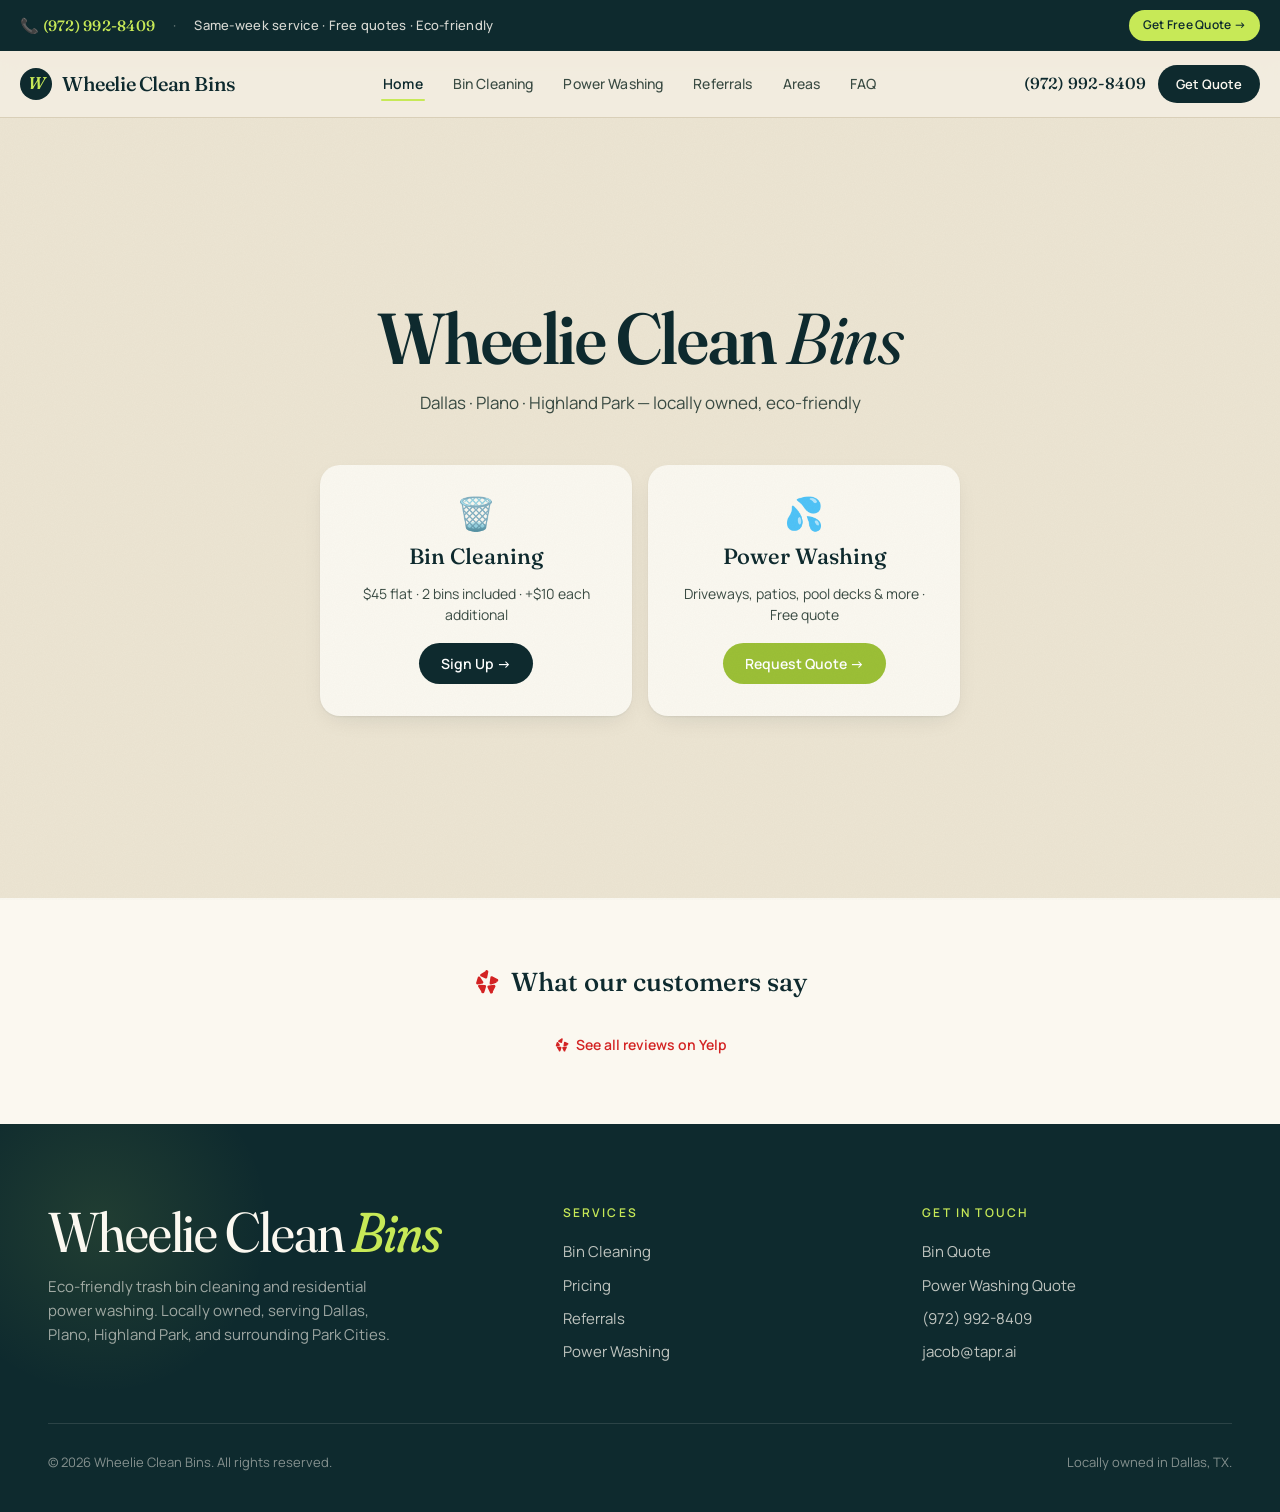
==== index.html @ 0f1e0015 "Simplify home page to two CTAs + live Yelp reviews via GitHub Action https://claude.ai/code/session_" ====
<!DOCTYPE html>
<html lang="en">
<head>
<meta charset="UTF-8">
<meta name="viewport" content="width=device-width, initial-scale=1.0">

<title>Wheelie Clean Bins — Trash Bin Cleaning & Power Washing in Dallas, TX</title>
<meta name="description" content="Trash bin cleaning and residential power washing in Dallas, Plano & Highland Park. Hot-water deep clean, eco-friendly, locally owned. Starting at $45. Call (972) 992-8409.">
<meta name="robots" content="index, follow, max-image-preview:large">
<link rel="canonical" href="https://jacobschildcrout.github.io/SqueakyCleanBins/">

<meta property="og:type" content="website">
<meta property="og:url" content="https://jacobschildcrout.github.io/SqueakyCleanBins/">
<meta property="og:title" content="Wheelie Clean Bins — Dallas Trash Bin Cleaning & Power Washing">
<meta property="og:description" content="Hot-water deep clean. Eco-friendly. Locally owned. Starting at $45 in Dallas, Plano & Highland Park.">
<meta property="og:image" content="https://jacobschildcrout.github.io/SqueakyCleanBins/work-07.jpg">
<meta property="og:site_name" content="Wheelie Clean Bins">

<meta name="geo.region" content="US-TX">
<meta name="geo.placename" content="Dallas, Texas">
<meta name="theme-color" content="#0E2A2E">

<script type="application/ld+json">
{
  "@context": "https://schema.org",
  "@type": "LocalBusiness",
  "@id": "https://jacobschildcrout.github.io/SqueakyCleanBins/#business",
  "name": "Wheelie Clean Bins",
  "url": "https://jacobschildcrout.github.io/SqueakyCleanBins/",
  "telephone": "+19729928409",
  "address": {"@type": "PostalAddress", "addressLocality": "Dallas", "addressRegion": "TX", "addressCountry": "US"}
}
</script>

<link rel="preconnect" href="https://fonts.googleapis.com">
<link rel="preconnect" href="https://fonts.gstatic.com" crossorigin>
<link href="https://fonts.googleapis.com/css2?family=Fraunces:ital,opsz,wght,SOFT@0,9..144,300..700,0..100;1,9..144,300..700,0..100&family=Manrope:wght@300;400;500;600;700&display=swap" rel="stylesheet">
<link rel="stylesheet" href="styles.css">

<style>
  .home-hero {
    min-height: calc(100vh - 120px);
    display: flex;
    align-items: center;
    justify-content: center;
    text-align: center;
    padding: 60px 24px;
    background: var(--bg-warm);
  }
  .home-hero-inner {
    max-width: 640px;
    width: 100%;
  }
  .home-brand {
    font-family: 'Fraunces', serif;
    font-size: clamp(40px, 8vw, 72px);
    font-weight: 600;
    color: var(--teal);
    line-height: 1.1;
    margin: 0 0 12px;
  }
  .home-brand span {
    font-style: italic;
    font-weight: 400;
  }
  .home-sub {
    font-size: 17px;
    color: var(--ink-soft);
    margin: 0 0 48px;
  }
  .home-ctas {
    display: grid;
    grid-template-columns: 1fr 1fr;
    gap: 16px;
  }
  @media (max-width: 540px) {
    .home-ctas { grid-template-columns: 1fr; }
  }
  .home-cta-card {
    background: var(--white);
    border-radius: 20px;
    padding: 32px 24px;
    box-shadow: var(--shadow);
    display: flex;
    flex-direction: column;
    align-items: center;
    gap: 10px;
    text-decoration: none;
    transition: transform .2s ease, box-shadow .2s ease;
  }
  .home-cta-card:hover {
    transform: translateY(-4px);
    box-shadow: 0 24px 48px -12px rgba(20,36,30,0.2);
  }
  .home-cta-icon {
    font-size: 32px;
    line-height: 1;
  }
  .home-cta-label {
    font-family: 'Fraunces', serif;
    font-size: 22px;
    font-weight: 500;
    color: var(--teal);
    text-align: center;
  }
  .home-cta-desc {
    font-size: 14px;
    color: var(--ink-soft);
    text-align: center;
    line-height: 1.5;
  }
  .home-cta-btn {
    margin-top: 8px;
    background: var(--teal);
    color: #fff;
    border-radius: 100px;
    padding: 10px 22px;
    font-size: 14px;
    font-weight: 600;
    white-space: nowrap;
  }
  .home-cta-card:nth-child(2) .home-cta-btn {
    background: var(--accent-deep);
  }

  /* Yelp section */
  .yelp-section {
    padding: 64px 24px;
    background: var(--white);
  }
  .yelp-section .container {
    max-width: 760px;
    margin: 0 auto;
    text-align: center;
  }
  .yelp-header {
    display: flex;
    align-items: center;
    justify-content: center;
    gap: 10px;
    margin-bottom: 8px;
  }
  .yelp-logo {
    width: 28px;
    height: 28px;
  }
  .yelp-title {
    font-family: 'Fraunces', serif;
    font-size: 26px;
    font-weight: 500;
    color: var(--teal);
  }
  .yelp-rating-row {
    display: flex;
    align-items: center;
    justify-content: center;
    gap: 10px;
    margin: 12px 0 32px;
  }
  .yelp-stars {
    display: flex;
    gap: 3px;
  }
  .yelp-stars svg {
    width: 22px;
    height: 22px;
  }
  .yelp-score {
    font-family: 'Fraunces', serif;
    font-size: 28px;
    font-weight: 600;
    color: var(--teal);
  }
  .yelp-count {
    font-size: 14px;
    color: var(--ink-soft);
  }
  .yelp-reviews-grid {
    display: grid;
    grid-template-columns: repeat(auto-fit, minmax(220px, 1fr));
    gap: 16px;
    margin-bottom: 24px;
  }
  .yelp-review-card {
    background: var(--bg-warm);
    border-radius: 16px;
    padding: 20px;
    text-align: left;
  }
  .yelp-review-stars {
    display: flex;
    gap: 2px;
    margin-bottom: 10px;
  }
  .yelp-review-stars svg {
    width: 16px;
    height: 16px;
  }
  .yelp-review-text {
    font-size: 14px;
    color: var(--ink-soft);
    line-height: 1.6;
    margin: 0 0 10px;
  }
  .yelp-review-user {
    font-size: 13px;
    font-weight: 600;
    color: var(--teal);
  }
  .yelp-link {
    display: inline-flex;
    align-items: center;
    gap: 6px;
    font-size: 14px;
    font-weight: 600;
    color: #d32323;
    text-decoration: none;
  }
  .yelp-link:hover { text-decoration: underline; }
  #yelp-loading { color: var(--ink-soft); font-size: 14px; }
</style>
</head>
<body>
<a id="top"></a>

<!-- TOP ALERT BAR -->
<div class="top-bar">
  <div class="container top-bar-inner">
    <div class="top-bar-info">
      <a href="tel:+19729928409" class="top-bar-phone">📞 (972) 992-8409</a>
      <span class="top-bar-sep">·</span>
      <span class="top-bar-tag">Same-week service · Free quotes · Eco-friendly</span>
    </div>
    <a href="quote-bins.html" class="top-bar-cta">Get Free Quote →</a>
  </div>
</div>

<!-- NAV -->
<nav class="nav">
  <div class="container nav-inner">
    <a href="index.html" class="brand">
      <span class="brand-mark">W</span>
      Wheelie Clean Bins
    </a>
    <ul class="nav-links">
      <li><a href="index.html" class="active">Home</a></li>
      <li><a href="bins.html">Bin Cleaning</a></li>
      <li><a href="power-washing.html">Power Washing</a></li>
      <li><a href="bins.html#referral">Referrals</a></li>
      <li><a href="index.html#areas">Areas</a></li>
      <li><a href="index.html#faq">FAQ</a></li>
    </ul>
    <div class="nav-right">
      <a href="tel:+19729928409" class="nav-phone">(972) 992-8409</a>
      <a href="quote-bins.html" class="nav-cta">Get Quote</a>
      <button class="nav-toggle" id="navToggle" aria-label="Open menu"><span></span></button>
    </div>
  </div>
  <div class="mobile-menu" id="mobileMenu">
    <ul>
      <li><a href="index.html">Home</a></li>
      <li><a href="bins.html">Bin Cleaning</a></li>
      <li><a href="power-washing.html">Power Washing</a></li>
      <li><a href="bins.html#referral">Referrals</a></li>
      <li><a href="index.html#areas">Areas We Serve</a></li>
      <li><a href="index.html#faq">FAQ</a></li>
    </ul>
    <div class="mobile-actions">
      <a href="tel:+19729928409" class="mobile-phone">📞 (972) 992-8409</a>
      <a href="quote-bins.html" class="mobile-book">Get a Free Quote →</a>
    </div>
  </div>
</nav>

<!-- HERO -->
<section class="home-hero">
  <div class="home-hero-inner">
    <h1 class="home-brand">Wheelie Clean <span>Bins</span></h1>
    <p class="home-sub">Dallas · Plano · Highland Park — locally owned, eco-friendly</p>
    <div class="home-ctas">
      <a href="quote-bins.html" class="home-cta-card">
        <div class="home-cta-icon">🗑️</div>
        <div class="home-cta-label">Bin Cleaning</div>
        <div class="home-cta-desc">$45 flat · 2 bins included · +$10 each additional</div>
        <span class="home-cta-btn">Sign Up →</span>
      </a>
      <a href="quote-power-washing.html" class="home-cta-card">
        <div class="home-cta-icon">💦</div>
        <div class="home-cta-label">Power Washing</div>
        <div class="home-cta-desc">Driveways, patios, pool decks & more · Free quote</div>
        <span class="home-cta-btn">Request Quote →</span>
      </a>
    </div>
  </div>
</section>

<!-- YELP REVIEWS -->
<section class="yelp-section" id="reviews">
  <div class="container">
    <div class="yelp-header">
      <svg class="yelp-logo" viewBox="0 0 24 24" fill="#d32323" xmlns="http://www.w3.org/2000/svg">
        <path d="M20.16 12.73l-4.46 1.33a1.18 1.18 0 0 1-1.48-1.27l.67-4.6A1.18 1.18 0 0 1 16.4 7.1l4.13 2.02a1.18 1.18 0 0 1-.37 2.61zM9.8 20.53l1.38-4.45a1.18 1.18 0 0 0-1.03-1.53l-4.63-.28a1.18 1.18 0 0 0-1.03 1.8l2.5 3.87a1.18 1.18 0 0 0 2.81.59zM8.4 13.2l-4.55.9A1.18 1.18 0 0 1 2.7 12.7l1.3-4.44a1.18 1.18 0 0 1 2.2-.28l2.56 3.73a1.18 1.18 0 0 1-.36 1.49zM13.1 3.5l-.9 4.55a1.18 1.18 0 0 1-1.49.9L7 7.37A1.18 1.18 0 0 1 6.7 5.2l3.87-2.5A1.18 1.18 0 0 1 13.1 3.5zM14.5 20.9l-2.02-4.14a1.18 1.18 0 0 1 .9-1.67l4.6-.67a1.18 1.18 0 0 1 1.19 1.65l-2.07 4.12a1.18 1.18 0 0 1-2.6.71z"/>
      </svg>
      <span class="yelp-title">What our customers say</span>
    </div>

    <div id="yelp-loading">Loading reviews…</div>

    <div id="yelp-rating-row" class="yelp-rating-row" style="display:none;">
      <div class="yelp-stars" id="yelp-stars"></div>
      <span class="yelp-score" id="yelp-score"></span>
      <span class="yelp-count" id="yelp-count"></span>
    </div>

    <div class="yelp-reviews-grid" id="yelp-reviews-grid"></div>

    <a href="https://www.yelp.com/biz/squeaky-clean-powerwashing-dallas" target="_blank" rel="noopener" class="yelp-link">
      <svg width="16" height="16" viewBox="0 0 24 24" fill="#d32323"><path d="M20.16 12.73l-4.46 1.33a1.18 1.18 0 0 1-1.48-1.27l.67-4.6A1.18 1.18 0 0 1 16.4 7.1l4.13 2.02a1.18 1.18 0 0 1-.37 2.61zM9.8 20.53l1.38-4.45a1.18 1.18 0 0 0-1.03-1.53l-4.63-.28a1.18 1.18 0 0 0-1.03 1.8l2.5 3.87a1.18 1.18 0 0 0 2.81.59zM8.4 13.2l-4.55.9A1.18 1.18 0 0 1 2.7 12.7l1.3-4.44a1.18 1.18 0 0 1 2.2-.28l2.56 3.73a1.18 1.18 0 0 1-.36 1.49zM13.1 3.5l-.9 4.55a1.18 1.18 0 0 1-1.49.9L7 7.37A1.18 1.18 0 0 1 6.7 5.2l3.87-2.5A1.18 1.18 0 0 1 13.1 3.5zM14.5 20.9l-2.02-4.14a1.18 1.18 0 0 1 .9-1.67l4.6-.67a1.18 1.18 0 0 1 1.19 1.65l-2.07 4.12a1.18 1.18 0 0 1-2.6.71z"/></svg>
      See all reviews on Yelp
    </a>
  </div>
</section>

<!-- FOOTER -->
<footer class="footer" id="contact">
  <div class="container">
    <div class="footer-grid">
      <div>
        <h2 class="footer-brand">Wheelie Clean <span class="italic">Bins</span></h2>
        <p class="footer-tag">Eco-friendly trash bin cleaning and residential power washing. Locally owned, serving Dallas, Plano, Highland Park, and surrounding Park Cities.</p>
      </div>
      <div class="footer-col">
        <h5>Services</h5>
        <a href="bins.html">Bin Cleaning</a>
        <a href="bins.html#pricing">Pricing</a>
        <a href="bins.html#referral">Referrals</a>
        <a href="power-washing.html">Power Washing</a>
      </div>
      <div class="footer-col">
        <h5>Get in touch</h5>
        <a href="quote-bins.html">Bin Quote</a>
        <a href="quote-power-washing.html">Power Washing Quote</a>
        <a href="tel:+19729928409">(972) 992-8409</a>
        <a href="mailto:jacob@tapr.ai">jacob@tapr.ai</a>
      </div>
    </div>
    <div class="footer-bottom">
      <span>© 2026 Wheelie Clean Bins. All rights reserved.</span>
      <span>Locally owned in Dallas, TX.</span>
    </div>
  </div>
</footer>

<script src="scripts.js"></script>
<script>
  function renderStars(rating, container) {
    container.innerHTML = '';
    for (let i = 1; i <= 5; i++) {
      const svg = document.createElementNS('http://www.w3.org/2000/svg', 'svg');
      svg.setAttribute('viewBox', '0 0 24 24');
      const filled = i <= Math.round(rating);
      svg.setAttribute('fill', filled ? '#f5a623' : 'none');
      svg.setAttribute('stroke', '#f5a623');
      svg.setAttribute('stroke-width', '1.5');
      const star = document.createElementNS('http://www.w3.org/2000/svg', 'polygon');
      star.setAttribute('points', '12 2 15.09 8.26 22 9.27 17 14.14 18.18 21.02 12 17.77 5.82 21.02 7 14.14 2 9.27 8.91 8.26 12 2');
      svg.appendChild(star);
      container.appendChild(svg);
    }
  }

  fetch('yelp-data.json')
    .then(r => r.json())
    .then(data => {
      document.getElementById('yelp-loading').style.display = 'none';

      const ratingRow = document.getElementById('yelp-rating-row');
      ratingRow.style.display = 'flex';
      renderStars(data.rating, document.getElementById('yelp-stars'));
      document.getElementById('yelp-score').textContent = data.rating.toFixed(1);
      document.getElementById('yelp-count').textContent = `(${data.review_count} reviews)`;

      const grid = document.getElementById('yelp-reviews-grid');
      (data.reviews || []).forEach(r => {
        const card = document.createElement('div');
        card.className = 'yelp-review-card';
        const stars = document.createElement('div');
        stars.className = 'yelp-review-stars';
        renderStars(r.rating, stars);
        const text = document.createElement('p');
        text.className = 'yelp-review-text';
        text.textContent = r.text;
        const user = document.createElement('div');
        user.className = 'yelp-review-user';
        user.textContent = '— ' + r.user;
        card.appendChild(stars);
        card.appendChild(text);
        card.appendChild(user);
        grid.appendChild(card);
      });
    })
    .catch(() => {
      document.getElementById('yelp-loading').textContent = '';
    });
</script>
</body>
</html>
---- styles.css ----
:root {
    --bg: #F2ECDF;
    --bg-warm: #EDE5D3;
    --ink: #14241E;
    --ink-soft: #3A4B43;
    --muted: #6B7A72;
    --line: #D9CFB8;
    --teal: #0E2A2E;
    --teal-soft: #1B403F;
    --accent: #C7E957;
    --accent-deep: #9CC036;
    --white: #FBF8F0;
    --shadow: 0 1px 2px rgba(20,36,30,.06), 0 8px 24px -8px rgba(20,36,30,.12);
    --radius: 14px;
  }

  * { box-sizing: border-box; }
  html { scroll-behavior: smooth; }
  body {
    margin: 0;
    background: var(--bg);
    color: var(--ink);
    font-family: 'Manrope', system-ui, sans-serif;
    font-size: 16px;
    line-height: 1.55;
    -webkit-font-smoothing: antialiased;
    overflow-x: hidden;
  }

  /* Subtle paper grain overlay */
  body::before {
    content: '';
    position: fixed; inset: 0;
    background-image: url("data:image/svg+xml;utf8,<svg xmlns='http://www.w3.org/2000/svg' width='200' height='200'><filter id='n'><feTurbulence type='fractalNoise' baseFrequency='0.9' numOctaves='2' stitchTiles='stitch'/><feColorMatrix values='0 0 0 0 0.05 0 0 0 0 0.14 0 0 0 0 0.12 0 0 0 0.5 0'/></filter><rect width='100%' height='100%' filter='url(%23n)' opacity='0.06'/></svg>");
    pointer-events: none;
    z-index: 1;
    mix-blend-mode: multiply;
  }

  h1, h2, h3, .serif {
    font-family: 'Fraunces', Georgia, serif;
    font-variation-settings: 'opsz' 144, 'SOFT' 30;
    font-weight: 400;
    letter-spacing: -0.02em;
    line-height: 1;
  }
  .italic { font-style: italic; font-variation-settings: 'opsz' 144, 'SOFT' 100; }

  .container {
    max-width: 1240px;
    margin: 0 auto;
    padding: 0 28px;
    position: relative;
    z-index: 2;
  }

  /* ============ NAV ============ */
  .nav {
    position: sticky; top: 0; z-index: 50;
    background: rgba(242, 236, 223, 0.92);
    backdrop-filter: blur(14px);
    -webkit-backdrop-filter: blur(14px);
    border-bottom: 1px solid var(--line);
  }
  .nav-inner {
    display: flex; align-items: center; justify-content: space-between;
    padding: 14px 0;
    gap: 20px;
    min-height: 64px;
  }
  .brand {
    font-family: 'Fraunces', serif;
    font-size: 20px;
    font-weight: 500;
    letter-spacing: -0.02em;
    color: var(--teal);
    text-decoration: none;
    display: flex; align-items: center; gap: 10px;
    white-space: nowrap;
    flex-shrink: 0;
  }
  .brand-mark {
    width: 32px; height: 32px;
    background: var(--teal);
    color: var(--accent);
    border-radius: 50%;
    display: grid; place-items: center;
    font-family: 'Fraunces', serif;
    font-style: italic;
    font-size: 17px;
    font-weight: 600;
    flex-shrink: 0;
  }
  .nav-links {
    display: flex; gap: 26px;
    list-style: none; margin: 0; padding: 0;
    flex: 1;
    justify-content: center;
    min-width: 0;
  }
  .nav-links a {
    color: var(--ink-soft);
    text-decoration: none;
    font-size: 14px;
    font-weight: 500;
    letter-spacing: 0.01em;
    transition: color .2s;
    padding: 6px 2px;
    position: relative;
    white-space: nowrap;
  }
  .nav-links a:hover { color: var(--teal); }
  .nav-links a.active {
    color: var(--teal);
    font-weight: 600;
  }
  .nav-links a.active::after {
    content: '';
    position: absolute;
    bottom: -2px; left: 0; right: 0;
    height: 2px;
    background: var(--accent);
    border-radius: 2px;
  }
  .nav-right {
    display: flex; align-items: center; gap: 12px;
    flex-shrink: 0;
  }
  .nav-phone {
    font-family: 'Fraunces', serif;
    font-size: 16px;
    font-weight: 500;
    color: var(--teal);
    text-decoration: none;
    white-space: nowrap;
    transition: color .2s;
  }
  .nav-phone:hover { color: var(--accent-deep); }
  .nav-cta {
    background: var(--teal);
    color: var(--white);
    padding: 9px 18px;
    border-radius: 999px;
    font-size: 13px;
    font-weight: 600;
    text-decoration: none;
    transition: transform .2s, background .2s;
    white-space: nowrap;
  }
  .nav-cta:hover { background: var(--teal-soft); transform: translateY(-1px); }

  /* Hamburger button (mobile/tablet) */
  .nav-toggle {
    display: none;
    background: none;
    border: 1.5px solid var(--line);
    width: 42px; height: 42px;
    border-radius: 10px;
    cursor: pointer;
    align-items: center; justify-content: center;
    padding: 0;
    transition: background .2s;
    flex-shrink: 0;
  }
  .nav-toggle:hover { background: var(--bg-warm); }
  .nav-toggle span {
    display: block;
    width: 20px; height: 2px;
    background: var(--teal);
    border-radius: 2px;
    transition: all .25s ease;
    position: relative;
  }
  .nav-toggle span::before,
  .nav-toggle span::after {
    content: ''; position: absolute;
    width: 20px; height: 2px;
    background: var(--teal);
    border-radius: 2px;
    transition: all .25s ease;
    left: 0;
  }
  .nav-toggle span::before { top: -7px; }
  .nav-toggle span::after { top: 7px; }
  .nav-toggle.open span { background: transparent; }
  .nav-toggle.open span::before { top: 0; transform: rotate(45deg); }
  .nav-toggle.open span::after { top: 0; transform: rotate(-45deg); }

  /* Mobile dropdown — positioned relative to nav, not fixed pixel offset */
  .mobile-menu {
    position: absolute;
    top: 100%; left: 0; right: 0;
    background: var(--bg);
    border-bottom: 1px solid var(--line);
    box-shadow: 0 20px 40px -10px rgba(20,36,30,0.15);
    transform: translateY(-130%);
    transition: transform .35s cubic-bezier(.4,0,.2,1);
    z-index: 49;
    padding: 20px 0 28px;
    pointer-events: none;
    opacity: 0;
    visibility: hidden;
  }
  .mobile-menu.open {
    transform: translateY(0);
    pointer-events: auto;
    opacity: 1;
    visibility: visible;
  }
  .mobile-menu ul {
    list-style: none; padding: 0; margin: 0 0 16px;
    display: flex; flex-direction: column;
    max-width: 1240px;
    margin-left: auto;
    margin-right: auto;
  }
  .mobile-menu li {
    border-bottom: 1px solid var(--line);
  }
  .mobile-menu li:last-child { border-bottom: 0; }
  .mobile-menu a {
    display: block;
    padding: 16px 28px;
    color: var(--teal);
    text-decoration: none;
    font-family: 'Fraunces', serif;
    font-size: 22px;
    font-weight: 500;
  }
  .mobile-menu a:hover { background: var(--bg-warm); }
  .mobile-menu .mobile-actions {
    padding: 16px 28px 0;
    display: flex; flex-direction: column;
    gap: 12px;
    max-width: 1240px;
    margin: 0 auto;
  }
  .mobile-menu .mobile-phone {
    font-family: 'Fraunces', serif;
    font-size: 22px;
    color: var(--teal);
    text-decoration: none;
    text-align: center;
    padding: 14px;
    border: 1.5px solid var(--teal);
    border-radius: 12px;
    font-weight: 500;
  }
  .mobile-menu .mobile-book {
    background: var(--teal);
    color: var(--white);
    padding: 14px;
    border-radius: 12px;
    text-align: center;
    text-decoration: none;
    font-weight: 600;
  }

  /* Switch to hamburger at 1024px (was 920) — gives the desktop nav more room */
  @media (max-width: 1024px) {
    .nav-links { display: none; }
    .nav-phone { display: none; }
    .nav-toggle { display: flex; }
    .nav-cta { padding: 8px 14px; font-size: 12px; }
  }
  @media (min-width: 1025px) {
    .mobile-menu { display: none; }
  }
  @media (max-width: 420px) {
    .nav-cta { display: none; }
    .brand { font-size: 18px; }
  }

  /* Add scroll padding so sticky nav doesn't hide section tops */
  html { scroll-padding-top: 78px; }

  /* ============ HERO ============ */
  .hero {
    padding: 80px 0 100px;
    position: relative;
  }
  .hero-grid {
    display: grid;
    grid-template-columns: 1.1fr 1fr;
    gap: 60px;
    align-items: center;
  }
  @media (max-width: 900px) {
    .hero { padding: 50px 0 70px; }
    .hero-grid { grid-template-columns: 1fr; gap: 40px; }
  }
  .eyebrow {
    display: inline-flex; align-items: center; gap: 10px;
    font-size: 12px;
    text-transform: uppercase;
    letter-spacing: 0.18em;
    color: var(--ink-soft);
    margin-bottom: 28px;
    font-weight: 600;
  }
  .eyebrow::before {
    content: ''; width: 32px; height: 1px;
    background: var(--ink-soft);
  }
  .hero h1 {
    font-size: clamp(48px, 7vw, 92px);
    margin: 0 0 28px;
    color: var(--teal);
  }
  .hero h1 .italic {
    color: var(--teal-soft);
    display: block;
  }
  .hero p.lead {
    font-size: 18px;
    color: var(--ink-soft);
    max-width: 480px;
    margin: 0 0 36px;
    line-height: 1.6;
  }
  .hero-ctas {
    display: flex; gap: 14px; flex-wrap: wrap;
  }
  .btn {
    display: inline-flex; align-items: center; gap: 10px;
    padding: 16px 26px;
    border-radius: 999px;
    text-decoration: none;
    font-weight: 600;
    font-size: 15px;
    border: none;
    cursor: pointer;
    transition: transform .2s, box-shadow .2s, background .2s;
    font-family: inherit;
  }
  .btn-primary {
    background: var(--teal);
    color: var(--white);
  }
  .btn-primary:hover {
    background: var(--teal-soft);
    transform: translateY(-2px);
    box-shadow: var(--shadow);
  }
  .btn-secondary {
    background: var(--accent);
    color: var(--teal);
  }
  .btn-secondary:hover {
    background: var(--accent-deep);
    transform: translateY(-2px);
    box-shadow: var(--shadow);
  }
  .btn .arrow {
    transition: transform .2s;
  }
  .btn:hover .arrow { transform: translateX(4px); }

  /* Hero image collage */
  .hero-visual {
    position: relative;
    width: 100%;
    aspect-ratio: 4/5;
    max-width: 520px;
    margin-left: auto;
  }
  .hero-img {
    position: absolute;
    border-radius: var(--radius);
    overflow: hidden;
    box-shadow: var(--shadow);
  }
  .hero-img img { width: 100%; height: 100%; object-fit: cover; display: block; }
  .hero-img-1 {
    width: 75%; height: 75%;
    top: 0; left: 0;
  }
  .hero-img-2 {
    width: 50%; height: 50%;
    bottom: 0; right: 0;
    border: 8px solid var(--bg);
  }
  .hero-tag {
    position: absolute;
    top: 50%; left: 60%;
    background: var(--accent);
    color: var(--teal);
    padding: 14px 22px;
    border-radius: 999px;
    font-family: 'Fraunces', serif;
    font-style: italic;
    font-size: 18px;
    font-weight: 500;
    box-shadow: var(--shadow);
    transform: rotate(-4deg);
    z-index: 3;
  }

  /* Trust strip */
  .trust {
    margin-top: 80px;
    padding-top: 32px;
    border-top: 1px solid var(--line);
    display: grid;
    grid-template-columns: repeat(3, 1fr);
    gap: 24px;
  }
  @media (max-width: 720px) { .trust { grid-template-columns: 1fr; } }
  .trust-item {
    display: flex; gap: 14px; align-items: flex-start;
  }
  .trust-num {
    font-family: 'Fraunces', serif;
    font-style: italic;
    font-size: 28px;
    color: var(--accent-deep);
    line-height: 1;
    min-width: 28px;
  }
  .trust-item h4 {
    margin: 0 0 4px;
    font-size: 15px;
    font-weight: 600;
    color: var(--teal);
    font-family: 'Manrope', sans-serif;
  }
  .trust-item p {
    margin: 0;
    font-size: 14px;
    color: var(--muted);
    line-height: 1.5;
  }

  /* ============ SECTION BASE ============ */
  section {
    padding: 100px 0;
    position: relative;
  }
  @media (max-width: 720px) { section { padding: 70px 0; } }

  .section-label {
    display: flex; align-items: center; gap: 14px;
    margin-bottom: 28px;
    font-size: 12px;
    text-transform: uppercase;
    letter-spacing: 0.18em;
    color: var(--ink-soft);
    font-weight: 600;
  }
  .section-label .dot {
    width: 8px; height: 8px;
    background: var(--accent);
    border-radius: 50%;
  }
  .section-title {
    font-size: clamp(40px, 5.5vw, 68px);
    color: var(--teal);
    margin: 0 0 24px;
    max-width: 800px;
  }
  .section-intro {
    font-size: 18px;
    color: var(--ink-soft);
    max-width: 560px;
    line-height: 1.6;
    margin: 0;
  }

  /* ============ BIN CLEANING SECTION ============ */
  .bin-section {
    background: var(--white);
    border-top: 1px solid var(--line);
    border-bottom: 1px solid var(--line);
  }

  .bin-grid {
    display: grid;
    grid-template-columns: 1fr 1fr;
    gap: 60px;
    margin-top: 60px;
    align-items: start;
  }
  @media (max-width: 900px) { .bin-grid { grid-template-columns: 1fr; gap: 40px; } }

  /* Pricing card */
  .price-card {
    background: var(--teal);
    color: var(--white);
    border-radius: 24px;
    padding: 40px;
    position: relative;
    overflow: hidden;
  }
  .price-card::before {
    content: ''; position: absolute;
    top: -40%; right: -20%;
    width: 300px; height: 300px;
    background: radial-gradient(circle, rgba(199,233,87,0.18) 0%, transparent 60%);
    pointer-events: none;
  }
  .price-card-label {
    font-size: 12px;
    text-transform: uppercase;
    letter-spacing: 0.18em;
    color: var(--accent);
    font-weight: 600;
    margin-bottom: 12px;
  }
  .price-card h3 {
    font-size: 36px;
    margin: 0 0 8px;
    color: var(--white);
  }
  .price-card .sub {
    color: rgba(251,248,240,0.7);
    margin: 0 0 32px;
    font-size: 15px;
  }
  .price-rows {
    border-top: 1px solid rgba(251,248,240,0.15);
    border-bottom: 1px solid rgba(251,248,240,0.15);
    padding: 20px 0;
    margin-bottom: 28px;
  }
  .price-row {
    display: flex; justify-content: space-between; align-items: center;
    padding: 8px 0;
    font-size: 15px;
  }
  .price-row .label { color: rgba(251,248,240,0.85); }
  .price-row .val {
    font-family: 'Fraunces', serif;
    font-size: 20px;
    color: var(--accent);
  }

  /* Stepper */
  .calc {
    background: rgba(251,248,240,0.06);
    border-radius: 14px;
    padding: 22px;
  }
  .calc-label {
    font-size: 13px;
    text-transform: uppercase;
    letter-spacing: 0.12em;
    color: rgba(251,248,240,0.7);
    margin-bottom: 14px;
    font-weight: 600;
  }
  .stepper {
    display: flex; align-items: center; justify-content: space-between;
    margin-bottom: 18px;
  }
  .step-btn {
    width: 44px; height: 44px;
    border-radius: 50%;
    border: 1px solid rgba(251,248,240,0.25);
    background: transparent;
    color: var(--white);
    font-size: 22px;
    cursor: pointer;
    transition: all .2s;
    display: grid; place-items: center;
  }
  .step-btn:hover {
    background: var(--accent);
    color: var(--teal);
    border-color: var(--accent);
  }
  .step-btn:disabled { opacity: .35; cursor: not-allowed; }
  .step-btn:disabled:hover { background: transparent; color: var(--white); border-color: rgba(251,248,240,0.25); }
  .step-val {
    font-family: 'Fraunces', serif;
    font-size: 56px;
    line-height: 1;
    color: var(--white);
  }
  .step-val small {
    display: block;
    font-family: 'Manrope', sans-serif;
    font-size: 12px;
    text-transform: uppercase;
    letter-spacing: 0.15em;
    color: rgba(251,248,240,0.6);
    margin-top: 6px;
    font-weight: 500;
  }
  .total-row {
    display: flex; justify-content: space-between; align-items: baseline;
    padding-top: 18px;
    border-top: 1px solid rgba(251,248,240,0.15);
  }
  .total-row .lbl {
    font-size: 14px;
    text-transform: uppercase;
    letter-spacing: 0.12em;
    color: rgba(251,248,240,0.7);
    font-weight: 600;
  }
  .total-row .total {
    font-family: 'Fraunces', serif;
    font-size: 44px;
    color: var(--accent);
    line-height: 1;
  }
  .price-card .btn {
    width: 100%;
    justify-content: center;
    margin-top: 24px;
  }

  /* ============ PRICING TIERS (NEW) ============ */
  .tier-grid {
    display: grid;
    grid-template-columns: repeat(4, 1fr);
    gap: 18px;
    margin-top: 56px;
    align-items: stretch;
  }
  @media (max-width: 1100px) {
    .tier-grid { grid-template-columns: repeat(2, 1fr); gap: 24px; }
  }
  @media (max-width: 560px) {
    .tier-grid { grid-template-columns: 1fr; }
  }

  .tier-card {
    background: var(--bg-warm);
    border: 1.5px solid var(--line);
    border-radius: 20px;
    padding: 32px 22px;
    display: flex;
    flex-direction: column;
    position: relative;
    transition: transform .25s ease, box-shadow .25s ease;
    min-width: 0;
  }
  .tier-card:hover {
    transform: translateY(-4px);
    box-shadow: var(--shadow);
  }

  .tier-card.popular {
    background: var(--teal);
    border-color: var(--teal);
    color: var(--white);
    box-shadow: 0 20px 40px -10px rgba(14,42,46,0.25);
    overflow: hidden;
  }
  .tier-card.popular::before {
    content: ''; position: absolute;
    top: -30%; right: -20%;
    width: 240px; height: 240px;
    background: radial-gradient(circle, rgba(199,233,87,0.20) 0%, transparent 60%);
    pointer-events: none;
  }
  .tier-card.popular:hover {
    transform: translateY(-4px);
  }

  .popular-badge {
    position: absolute;
    top: -14px;
    left: 50%;
    transform: translateX(-50%);
    background: var(--accent);
    color: var(--teal);
    font-size: 11px;
    font-weight: 700;
    letter-spacing: 0.18em;
    padding: 7px 16px;
    border-radius: 999px;
    text-transform: uppercase;
    white-space: nowrap;
    z-index: 2;
  }

  .tier-name {
    font-family: 'Fraunces', serif;
    font-size: 26px;
    font-weight: 600;
    margin: 0 0 4px;
    color: inherit;
  }
  .tier-cadence {
    font-size: 13px;
    text-transform: uppercase;
    letter-spacing: 0.12em;
    color: var(--muted);
    margin-bottom: 22px;
    font-weight: 500;
  }
  .tier-card.popular .tier-cadence { color: var(--accent); }

  .tier-price {
    display: flex; align-items: baseline; gap: 4px;
    margin-bottom: 4px;
  }
  .tier-amount {
    font-family: 'Fraunces', serif;
    font-size: clamp(40px, 4.5vw, 56px);
    font-weight: 600;
    line-height: 1;
    color: inherit;
  }
  .tier-card.popular .tier-amount { color: var(--white); }
  .tier-period {
    font-size: 14px;
    color: var(--muted);
  }
  .tier-card.popular .tier-period { color: rgba(251,248,240,0.7); }

  .tier-billing {
    font-size: 13px;
    color: var(--muted);
    margin-bottom: 24px;
    font-style: italic;
  }
  .tier-card.popular .tier-billing { color: rgba(251,248,240,0.7); }

  .tier-features {
    list-style: none;
    padding: 0;
    margin: 0 0 24px;
    flex-grow: 1;
  }
  .tier-features li {
    display: flex; align-items: flex-start;
    padding: 7px 0;
    font-size: 14px;
    line-height: 1.45;
  }
  .tier-check {
    display: inline-flex; align-items: center; justify-content: center;
    width: 18px; height: 18px;
    margin-right: 10px;
    flex-shrink: 0;
    background: var(--accent);
    color: var(--teal);
    border-radius: 50%;
    font-size: 10px;
    font-weight: 900;
    margin-top: 3px;
  }

  .tier-btn {
    display: block;
    text-align: center;
    padding: 14px 18px;
    border-radius: 10px;
    text-decoration: none;
    font-weight: 600;
    font-size: 14px;
    letter-spacing: 0.02em;
    background: var(--teal);
    color: var(--white);
    border: 1.5px solid var(--teal);
    transition: all .18s ease;
  }
  .tier-btn:hover {
    background: transparent;
    color: var(--teal);
  }
  .tier-card.popular .tier-btn {
    background: var(--accent);
    border-color: var(--accent);
    color: var(--teal);
  }
  .tier-card.popular .tier-btn:hover {
    background: var(--white);
    border-color: var(--white);
  }

  .tier-footnote {
    text-align: center;
    margin-top: 36px;
    font-size: 15px;
    color: var(--muted);
  }
  .tier-footnote strong { color: var(--ink); }

  /* Bins features as a row instead of column */
  .bin-features-row {
    display: grid;
    grid-template-columns: repeat(3, 1fr);
    gap: 32px;
    margin-top: 64px;
    padding-top: 56px;
    border-top: 1px solid var(--line);
  }
  @media (max-width: 900px) {
    .bin-features-row { grid-template-columns: 1fr; gap: 0; }
  }
  .bin-features-row .feature { padding: 16px 0; border-bottom: 0; }
  @media (max-width: 900px) {
    .bin-features-row .feature { border-bottom: 1px solid var(--line); }
    .bin-features-row .feature:last-child { border-bottom: 0; }
  }

  /* ============ REFERRAL PROGRAM (NEW) ============ */
  .referral-section {
    background: var(--bg);
    padding: 80px 0;
    border-top: 1px solid var(--line);
    border-bottom: 1px solid var(--line);
  }
  @media (max-width: 600px) {
    .referral-section { padding: 56px 0; }
  }
  .referral-card {
    background: var(--teal);
    color: var(--white);
    border-radius: 28px;
    padding: 56px 48px;
    position: relative;
    overflow: hidden;
    box-shadow: var(--shadow);
  }
  @media (max-width: 600px) {
    .referral-card { padding: 40px 24px; border-radius: 20px; }
  }
  .referral-card::before {
    content: ''; position: absolute;
    top: -40px; right: -40px;
    width: 260px; height: 260px;
    background: radial-gradient(circle, rgba(199,233,87,0.18) 0%, transparent 60%);
    pointer-events: none;
  }
  .referral-card::after {
    content: ''; position: absolute;
    bottom: -80px; left: -80px;
    width: 280px; height: 280px;
    background: radial-gradient(circle, rgba(199,233,87,0.10) 0%, transparent 60%);
    pointer-events: none;
  }
  .referral-grid {
    display: grid;
    grid-template-columns: auto 1fr;
    gap: 48px;
    align-items: center;
    position: relative; z-index: 1;
  }
  @media (max-width: 800px) {
    .referral-grid { grid-template-columns: 1fr; gap: 28px; text-align: center; }
  }
  .referral-badge {
    display: flex; flex-direction: column;
    align-items: center; justify-content: center;
    width: 190px; height: 190px;
    background: var(--accent);
    color: var(--teal);
    border-radius: 50%;
    flex-shrink: 0;
    margin: 0 auto;
    box-shadow: 0 0 0 10px rgba(199,233,87,0.18);
  }
  @media (max-width: 600px) {
    .referral-badge { width: 150px; height: 150px; }
  }
  .referral-badge .amount {
    font-family: 'Fraunces', serif;
    font-size: 64px;
    font-weight: 600;
    line-height: 1;
  }
  @media (max-width: 600px) {
    .referral-badge .amount { font-size: 52px; }
  }
  .referral-badge .label {
    font-size: 11px;
    font-weight: 700;
    letter-spacing: 0.22em;
    text-transform: uppercase;
    margin-top: 6px;
  }
  .referral-eyebrow {
    font-size: 12px;
    text-transform: uppercase;
    letter-spacing: 0.18em;
    color: var(--accent);
    font-weight: 600;
    margin-bottom: 10px;
  }
  .referral-content h2 {
    font-family: 'Fraunces', serif;
    font-size: clamp(26px, 3.8vw, 40px);
    margin: 0 0 12px;
    color: var(--white);
    font-weight: 500;
    line-height: 1.18;
  }
  .referral-content h2 .italic {
    font-style: italic; font-weight: 400;
    color: var(--accent);
  }
  .referral-sub {
    font-size: 16px;
    color: rgba(251,248,240,0.85);
    margin: 0 0 20px;
    line-height: 1.6;
  }
  .referral-steps {
    list-style: none; padding: 0; margin: 0 0 16px;
    counter-reset: step;
  }
  .referral-steps li {
    counter-increment: step;
    display: flex; align-items: flex-start;
    padding: 6px 0;
    font-size: 15px;
    text-align: left;
  }
  @media (max-width: 800px) {
    .referral-steps li { text-align: left; }
  }
  .referral-steps li::before {
    content: counter(step);
    background: var(--accent);
    color: var(--teal);
    font-weight: 700;
    width: 26px; height: 26px;
    border-radius: 50%;
    display: inline-flex; align-items: center; justify-content: center;
    margin-right: 14px;
    flex-shrink: 0;
    font-size: 13px;
  }
  .referral-fine {
    font-size: 13px;
    color: rgba(251,248,240,0.55);
    font-style: italic;
    margin: 8px 0 0;
  }

  /* ============ TOP ALERT BAR (NEW) ============ */
  .top-bar {
    background: var(--teal);
    color: var(--white);
    font-size: 13px;
    font-weight: 500;
    letter-spacing: 0.02em;
  }
  .top-bar-inner {
    display: flex;
    align-items: center;
    justify-content: space-between;
    gap: 16px;
    padding: 10px 0;
    flex-wrap: wrap;
  }
  .top-bar-info {
    display: flex; align-items: center; gap: 18px;
    flex-wrap: wrap;
  }
  .top-bar-phone {
    color: var(--accent);
    text-decoration: none;
    font-family: 'Fraunces', serif;
    font-size: 15px;
    font-weight: 500;
    transition: color .2s;
  }
  .top-bar-phone:hover { color: var(--white); }
  .top-bar-sep {
    color: rgba(251,248,240,0.4);
  }
  .top-bar-tag {
    color: rgba(251,248,240,0.85);
  }
  .top-bar-cta {
    color: var(--teal);
    background: var(--accent);
    padding: 6px 14px;
    border-radius: 999px;
    text-decoration: none;
    font-weight: 600;
    font-size: 12px;
    transition: background .2s;
    white-space: nowrap;
  }
  .top-bar-cta:hover { background: var(--white); }
  @media (max-width: 600px) {
    .top-bar-tag { display: none; }
    .top-bar-sep { display: none; }
    .top-bar-inner { justify-content: center; }
  }

  /* ============ TRUST BADGES STRIP (NEW) ============ */
  .trust-strip {
    background: var(--bg-warm);
    border-top: 1px solid var(--line);
    border-bottom: 1px solid var(--line);
    padding: 24px 0;
  }
  .trust-strip-grid {
    display: grid;
    grid-template-columns: repeat(5, 1fr);
    gap: 18px;
    align-items: center;
  }
  @media (max-width: 900px) {
    .trust-strip-grid { grid-template-columns: repeat(3, 1fr); }
  }
  @media (max-width: 540px) {
    .trust-strip-grid { grid-template-columns: repeat(2, 1fr); }
  }
  .trust-badge {
    display: flex; align-items: center;
    gap: 10px;
    color: var(--teal);
    font-weight: 600;
    font-size: 13px;
    letter-spacing: 0.01em;
  }
  .trust-badge svg {
    flex-shrink: 0;
    color: var(--accent-deep);
  }

  /* ============ POWER WASHING SUB-SERVICES (NEW) ============ */
  .pw-services-grid {
    display: grid;
    grid-template-columns: repeat(3, 1fr);
    gap: 20px;
    margin-top: 48px;
  }
  @media (max-width: 900px) {
    .pw-services-grid { grid-template-columns: repeat(2, 1fr); }
  }
  @media (max-width: 560px) {
    .pw-services-grid { grid-template-columns: 1fr; }
  }
  .pw-service-card {
    background: var(--bg-warm);
    border: 1.5px solid var(--line);
    border-radius: 18px;
    padding: 28px 24px;
    transition: transform .25s ease, box-shadow .25s ease, border-color .25s ease;
  }
  .pw-service-card:hover {
    transform: translateY(-3px);
    border-color: var(--accent-deep);
    box-shadow: var(--shadow);
  }
  .pw-service-icon {
    width: 52px; height: 52px;
    background: var(--accent);
    border-radius: 14px;
    display: grid; place-items: center;
    color: var(--teal);
    margin-bottom: 18px;
  }
  .pw-service-card h4 {
    font-family: 'Fraunces', serif;
    font-size: 22px;
    font-weight: 500;
    margin: 0 0 8px;
    color: var(--teal);
  }
  .pw-service-card p {
    font-size: 14px;
    color: var(--ink-soft);
    line-height: 1.55;
    margin: 0 0 14px;
  }
  .pw-service-card .pw-cta {
    color: var(--teal);
    font-size: 13px;
    font-weight: 600;
    text-decoration: none;
    display: inline-flex;
    align-items: center;
    gap: 6px;
    border-bottom: 1.5px solid var(--accent);
    padding-bottom: 2px;
    transition: gap .2s ease;
  }
  .pw-service-card .pw-cta:hover { gap: 10px; }

  /* ============ SERVICE REQUEST FORM (NEW) ============ */
  .request-section {
    background: var(--teal);
    color: var(--white);
    padding: 96px 0;
    position: relative;
    overflow: hidden;
  }
  .request-section::before {
    content: ''; position: absolute;
    top: -80px; right: -80px;
    width: 360px; height: 360px;
    background: radial-gradient(circle, rgba(199,233,87,0.14) 0%, transparent 60%);
    pointer-events: none;
  }
  .request-section::after {
    content: ''; position: absolute;
    bottom: -100px; left: -100px;
    width: 380px; height: 380px;
    background: radial-gradient(circle, rgba(199,233,87,0.08) 0%, transparent 60%);
    pointer-events: none;
  }
  .request-grid {
    display: grid;
    grid-template-columns: 1fr 1.2fr;
    gap: 64px;
    position: relative; z-index: 1;
    align-items: start;
  }
  @media (max-width: 900px) {
    .request-grid { grid-template-columns: 1fr; gap: 40px; }
    .request-section { padding: 64px 0; }
  }
  .request-left h2 {
    font-family: 'Fraunces', serif;
    font-size: clamp(32px, 4.5vw, 48px);
    line-height: 1.1;
    font-weight: 500;
    margin: 0 0 16px;
    color: var(--white);
  }
  .request-left h2 .italic {
    font-style: italic;
    color: var(--accent);
    font-weight: 400;
  }
  .request-left p {
    color: rgba(251,248,240,0.85);
    font-size: 17px;
    line-height: 1.65;
    margin: 0 0 24px;
  }
  .request-info {
    border-top: 1px solid rgba(251,248,240,0.15);
    padding-top: 24px;
    margin-top: 8px;
  }
  .request-info-item {
    display: flex; align-items: center;
    gap: 14px;
    margin-bottom: 14px;
    color: var(--white);
  }
  .request-info-item svg { color: var(--accent); flex-shrink: 0; }
  .request-info-item a {
    color: var(--white);
    text-decoration: none;
    font-family: 'Fraunces', serif;
    font-size: 18px;
    font-weight: 500;
  }
  .request-info-item a:hover { color: var(--accent); }
  .request-form {
    background: var(--white);
    color: var(--ink);
    border-radius: 24px;
    padding: 36px;
    box-shadow: 0 30px 60px -20px rgba(0,0,0,0.25);
  }
  @media (max-width: 600px) {
    .request-form { padding: 28px 22px; border-radius: 18px; }
  }
  .request-form h3 {
    font-family: 'Fraunces', serif;
    font-size: 24px;
    font-weight: 500;
    margin: 0 0 6px;
    color: var(--teal);
  }
  .request-form .form-sub {
    color: var(--muted);
    font-size: 14px;
    margin: 0 0 22px;
  }
  .form-radios {
    display: grid;
    grid-template-columns: repeat(2, 1fr);
    gap: 10px;
    margin-bottom: 22px;
  }
  @media (max-width: 480px) {
    .form-radios { grid-template-columns: 1fr; }
  }
  .form-radio {
    position: relative;
    cursor: pointer;
  }
  .form-radio input {
    position: absolute; opacity: 0; pointer-events: none;
  }
  .form-radio span {
    display: block;
    padding: 12px 14px;
    border: 1.5px solid var(--line);
    border-radius: 10px;
    font-size: 14px;
    font-weight: 500;
    color: var(--ink);
    text-align: center;
    transition: all .2s ease;
    background: var(--bg-warm);
  }
  .form-radio:hover span { border-color: var(--accent-deep); }
  .form-radio input:checked + span {
    border-color: var(--teal);
    background: var(--teal);
    color: var(--accent);
    font-weight: 600;
  }
  .form-row {
    display: grid;
    grid-template-columns: 1fr 1fr;
    gap: 14px;
    margin-bottom: 14px;
  }
  @media (max-width: 480px) {
    .form-row { grid-template-columns: 1fr; }
  }
  .form-field { margin-bottom: 14px; }
  .form-field label {
    display: block;
    font-size: 12px;
    font-weight: 600;
    text-transform: uppercase;
    letter-spacing: 0.06em;
    color: var(--muted);
    margin-bottom: 6px;
  }
  .form-field input,
  .form-field textarea {
    width: 100%;
    padding: 12px 14px;
    border: 1.5px solid var(--line);
    border-radius: 10px;
    font-family: 'Manrope', sans-serif;
    font-size: 15px;
    color: var(--ink);
    background: var(--bg-warm);
    transition: border-color .2s, background .2s;
    box-sizing: border-box;
  }
  .form-field textarea {
    min-height: 90px;
    resize: vertical;
  }
  .form-field input:focus,
  .form-field textarea:focus {
    outline: none;
    border-color: var(--teal);
    background: var(--white);
  }
  .form-submit {
    width: 100%;
    padding: 16px;
    background: var(--teal);
    color: var(--white);
    border: 0;
    border-radius: 12px;
    font-family: 'Manrope', sans-serif;
    font-size: 15px;
    font-weight: 600;
    letter-spacing: 0.02em;
    cursor: pointer;
    transition: background .2s, transform .2s;
    margin-top: 8px;
  }
  .form-submit:hover {
    background: var(--accent);
    color: var(--teal);
    transform: translateY(-2px);
  }
  .form-or {
    text-align: center;
    margin: 16px 0 0;
    font-size: 13px;
    color: var(--muted);
  }
  .form-or a {
    color: var(--teal);
    font-weight: 600;
    text-decoration: none;
    border-bottom: 1.5px solid var(--accent);
  }

  /* Form thank-you state */
  .form-thanks {
    display: none;
    text-align: center;
    padding: 32px 16px;
  }
  .form-thanks.show { display: block; }
  .form-thanks .thanks-icon {
    width: 64px; height: 64px;
    background: var(--accent);
    color: var(--teal);
    border-radius: 50%;
    display: grid; place-items: center;
    margin: 0 auto 16px;
  }
  .form-thanks h3 {
    color: var(--teal);
    font-family: 'Fraunces', serif;
    font-size: 26px;
    margin: 0 0 10px;
  }
  .form-thanks p {
    color: var(--ink-soft);
    font-size: 15px;
    margin: 0 0 20px;
  }
  .form-thanks ul {
    list-style: none; padding: 0; margin: 0;
    text-align: left;
    max-width: 280px;
    margin: 0 auto;
  }
  .form-thanks li {
    display: flex; align-items: center;
    gap: 10px;
    padding: 6px 0;
    color: var(--ink-soft);
    font-size: 14px;
  }
  .form-thanks li::before {
    content: '✓';
    color: var(--accent-deep);
    font-weight: 700;
    flex-shrink: 0;
  }
  .form-card.hide-on-thanks.show-thanks { display: none; }

  /* ============ AREAS WE SERVE (NEW) ============ */
  .areas-section {
    padding: 96px 0;
    background: var(--bg);
    border-top: 1px solid var(--line);
  }
  .areas-header {
    text-align: center;
    max-width: 640px;
    margin: 0 auto 56px;
  }
  .areas-grid {
    display: grid;
    grid-template-columns: repeat(4, 1fr);
    gap: 14px;
    max-width: 900px;
    margin: 0 auto;
  }
  @media (max-width: 720px) {
    .areas-grid { grid-template-columns: repeat(2, 1fr); }
  }
  @media (max-width: 400px) {
    .areas-grid { grid-template-columns: 1fr; }
  }
  .area-tag {
    background: var(--white);
    border: 1.5px solid var(--line);
    border-radius: 12px;
    padding: 16px 18px;
    text-align: center;
    font-family: 'Fraunces', serif;
    font-size: 16px;
    font-weight: 500;
    color: var(--teal);
    transition: all .2s ease;
  }
  .area-tag:hover {
    border-color: var(--accent);
    background: var(--bg-warm);
    transform: translateY(-2px);
  }
  .area-tag .area-state {
    display: block;
    font-family: 'Manrope', sans-serif;
    font-size: 11px;
    font-weight: 500;
    color: var(--muted);
    letter-spacing: 0.12em;
    text-transform: uppercase;
    margin-top: 4px;
  }
  .areas-footnote {
    text-align: center;
    margin-top: 36px;
    color: var(--muted);
    font-size: 14px;
  }
  .areas-footnote a {
    color: var(--teal);
    font-weight: 600;
    text-decoration: none;
    border-bottom: 1.5px solid var(--accent);
  }

  /* ============ FAQ SECTION (SEO + UX) ============ */
  .faq-section {
    background: var(--white);
    padding: 100px 0;
    border-top: 1px solid var(--line);
  }
  .faq-header {
    text-align: center;
    max-width: 700px;
    margin: 0 auto 56px;
  }
  .faq-list {
    max-width: 820px;
    margin: 0 auto;
  }
  .faq-item {
    border-bottom: 1px solid var(--line);
  }
  .faq-item:first-child {
    border-top: 1px solid var(--line);
  }
  .faq-question {
    width: 100%;
    background: none;
    border: 0;
    text-align: left;
    padding: 26px 0;
    font-family: 'Fraunces', serif;
    font-size: 20px;
    font-weight: 500;
    color: var(--teal);
    cursor: pointer;
    display: flex;
    justify-content: space-between;
    align-items: center;
    gap: 20px;
    transition: color .2s;
  }
  .faq-question:hover { color: var(--accent-deep); }
  .faq-icon {
    flex-shrink: 0;
    width: 32px; height: 32px;
    border: 1.5px solid var(--line);
    border-radius: 50%;
    display: grid; place-items: center;
    font-size: 18px;
    color: var(--teal);
    transition: transform .3s ease, background .2s;
  }
  .faq-item.open .faq-icon {
    transform: rotate(45deg);
    background: var(--accent);
    border-color: var(--accent);
  }
  .faq-answer {
    max-height: 0;
    overflow: hidden;
    transition: max-height .35s ease;
  }
  .faq-item.open .faq-answer { max-height: 400px; }
  .faq-answer p {
    margin: 0 0 24px;
    font-size: 16px;
    line-height: 1.65;
    color: var(--ink-soft);
    padding-right: 52px;
  }
  @media (max-width: 600px) {
    .faq-section { padding: 64px 0; }
    .faq-question { font-size: 17px; padding: 20px 0; }
    .faq-answer p { padding-right: 0; font-size: 15px; }
  }

  /* Service highlights (right side) */
  .features {
    display: flex; flex-direction: column; gap: 8px;
  }
  .feature {
    display: flex; gap: 22px;
    padding: 28px 0;
    border-bottom: 1px solid var(--line);
  }
  .feature:last-child { border-bottom: none; }
  .feature-icon {
    width: 52px; height: 52px;
    flex-shrink: 0;
    background: var(--bg-warm);
    border-radius: 14px;
    display: grid; place-items: center;
    color: var(--teal);
  }
  .feature h4 {
    font-family: 'Fraunces', serif;
    font-size: 22px;
    margin: 0 0 8px;
    color: var(--teal);
  }
  .feature p {
    margin: 0;
    color: var(--ink-soft);
    font-size: 15px;
    line-height: 1.6;
  }

  /* ============ POWER WASH SECTION ============ */
  .pw-grid {
    display: grid;
    grid-template-columns: 1fr 1.1fr;
    gap: 60px;
    margin-top: 60px;
    align-items: start;
  }
  @media (max-width: 900px) { .pw-grid { grid-template-columns: 1fr; gap: 40px; } }

  /* Quote form */
  .form-card {
    background: var(--white);
    border: 1px solid var(--line);
    border-radius: 24px;
    padding: 36px;
    box-shadow: var(--shadow);
  }
  .form-card h3 {
    font-size: 28px;
    margin: 0 0 8px;
    color: var(--teal);
  }
  .form-card .sub {
    color: var(--ink-soft);
    margin: 0 0 28px;
    font-size: 15px;
  }
  .field { margin-bottom: 18px; }
  .field-row {
    display: grid; grid-template-columns: 1fr 1fr; gap: 14px;
  }
  @media (max-width: 540px) { .field-row { grid-template-columns: 1fr; } }
  .field label {
    display: block;
    font-size: 12px;
    text-transform: uppercase;
    letter-spacing: 0.12em;
    color: var(--ink-soft);
    font-weight: 600;
    margin-bottom: 8px;
  }
  .field input,
  .field textarea {
    width: 100%;
    padding: 14px 16px;
    border: 1px solid var(--line);
    border-radius: 10px;
    background: var(--bg);
    color: var(--ink);
    font-family: inherit;
    font-size: 15px;
    transition: border-color .2s, background .2s;
  }
  .field textarea {
    resize: vertical;
    min-height: 110px;
    line-height: 1.5;
  }
  .field input:focus,
  .field textarea:focus {
    outline: none;
    border-color: var(--teal);
    background: var(--white);
  }
  .field .hint {
    display: block;
    font-size: 12px;
    color: var(--muted);
    margin-top: 6px;
    font-style: italic;
  }
  .form-card .btn {
    width: 100%;
    justify-content: center;
    margin-top: 8px;
  }

  /* ============ GALLERY ============ */
  .gallery-section {
    background: var(--bg-warm);
    border-top: 1px solid var(--line);
    border-bottom: 1px solid var(--line);
  }
  .gallery-head {
    display: flex; justify-content: space-between; align-items: flex-end;
    flex-wrap: wrap; gap: 24px;
    margin-bottom: 50px;
  }
  .filters {
    display: flex; gap: 8px;
    background: var(--white);
    padding: 6px;
    border-radius: 999px;
    border: 1px solid var(--line);
  }
  .filter-btn {
    background: transparent;
    border: none;
    padding: 10px 20px;
    border-radius: 999px;
    font-family: inherit;
    font-size: 13px;
    font-weight: 600;
    color: var(--ink-soft);
    cursor: pointer;
    transition: all .2s;
  }
  .filter-btn.active {
    background: var(--teal);
    color: var(--white);
  }
  .filter-btn:not(.active):hover { color: var(--teal); }

  .gallery-grid {
    display: grid;
    grid-template-columns: repeat(2, 1fr);
    gap: 24px;
  }
  @media (max-width: 800px) { .gallery-grid { grid-template-columns: 1fr; } }

  .pair {
    position: relative;
    border-radius: var(--radius);
    overflow: hidden;
    aspect-ratio: 4/3;
    background: var(--line);
    user-select: none;
    box-shadow: 0 1px 2px rgba(0,0,0,0.04);
    transition: transform .3s ease, box-shadow .3s ease;
  }
  .pair:hover { transform: translateY(-4px); box-shadow: var(--shadow); }
  .pair-img {
    position: absolute; inset: 0;
    width: 100%; height: 100%;
    overflow: hidden;
  }
  .pair-img img {
    position: absolute; inset: 0;
    width: 100%; height: 100%;
    object-fit: cover;
    display: block;
  }
  /* The "after" sits on top and is clipped by --pos */
  .pair-after { clip-path: inset(0 0 0 var(--pos, 50%)); }

  .pair-handle {
    position: absolute;
    top: 0; bottom: 0;
    left: var(--pos, 50%);
    width: 2px;
    background: var(--white);
    box-shadow: 0 0 0 1px rgba(14,42,46,0.15);
    transform: translateX(-50%);
    cursor: ew-resize;
    z-index: 3;
  }
  .pair-handle::after {
    content: '';
    position: absolute;
    top: 50%; left: 50%;
    transform: translate(-50%, -50%);
    width: 40px; height: 40px;
    border-radius: 50%;
    background: var(--white);
    box-shadow: 0 4px 12px rgba(0,0,0,0.2);
  }
  .pair-handle::before {
    content: '⇆';
    position: absolute;
    top: 50%; left: 50%;
    transform: translate(-50%, -50%);
    z-index: 4;
    color: var(--teal);
    font-size: 16px;
    font-weight: 700;
    pointer-events: none;
  }

  .pair-label {
    position: absolute;
    top: 14px;
    background: rgba(14,42,46,0.85);
    backdrop-filter: blur(6px);
    color: var(--white);
    padding: 5px 12px;
    border-radius: 999px;
    font-size: 10px;
    text-transform: uppercase;
    letter-spacing: 0.12em;
    font-weight: 700;
    z-index: 2;
    pointer-events: none;
  }
  .pair-label.before { left: 14px; }
  .pair-label.after  { right: 14px; }

  .pair-tag {
    position: absolute;
    bottom: 14px; left: 50%;
    transform: translateX(-50%);
    background: rgba(14,42,46,0.85);
    backdrop-filter: blur(6px);
    color: var(--white);
    padding: 6px 14px;
    border-radius: 999px;
    font-size: 11px;
    text-transform: uppercase;
    letter-spacing: 0.1em;
    font-weight: 600;
    z-index: 2;
    pointer-events: none;
  }
  .pair.hidden { display: none; }

  /* Lightbox */
  .lightbox {
    position: fixed; inset: 0;
    background: rgba(14,36,30,0.94);
    z-index: 100;
    display: none;
    align-items: center; justify-content: center;
    padding: 40px 20px;
    cursor: zoom-out;
  }
  .lightbox.active { display: flex; }
  .lightbox img {
    max-width: 100%; max-height: 100%;
    border-radius: var(--radius);
    box-shadow: 0 20px 60px rgba(0,0,0,.5);
  }
  .lightbox-close {
    position: absolute;
    top: 24px; right: 24px;
    width: 44px; height: 44px;
    border-radius: 50%;
    border: 1px solid rgba(255,255,255,0.2);
    background: rgba(255,255,255,0.05);
    color: white;
    font-size: 22px;
    cursor: pointer;
    display: grid; place-items: center;
    transition: background .2s;
  }
  .lightbox-close:hover { background: rgba(255,255,255,0.15); }

  /* ============ FOOTER ============ */
  .footer {
    background: var(--teal);
    color: rgba(251,248,240,0.7);
    padding: 80px 0 40px;
    position: relative;
    overflow: hidden;
  }
  .footer::before {
    content: ''; position: absolute;
    top: -100px; left: -100px;
    width: 400px; height: 400px;
    background: radial-gradient(circle, rgba(199,233,87,0.10) 0%, transparent 60%);
    pointer-events: none;
  }
  .footer-grid {
    display: grid;
    grid-template-columns: 1.5fr 1fr 1fr;
    gap: 50px;
    margin-bottom: 50px;
  }
  @media (max-width: 720px) { .footer-grid { grid-template-columns: 1fr; gap: 40px; } }
  .footer-brand {
    font-family: 'Fraunces', serif;
    font-size: clamp(36px, 5vw, 56px);
    color: var(--white);
    margin: 0 0 14px;
    line-height: 1;
  }
  .footer-brand .italic { color: var(--accent); }
  .footer-tag {
    color: rgba(251,248,240,0.6);
    max-width: 360px;
    line-height: 1.6;
    font-size: 15px;
  }
  .footer-col h5 {
    font-family: 'Manrope', sans-serif;
    font-size: 12px;
    text-transform: uppercase;
    letter-spacing: 0.18em;
    color: var(--accent);
    margin: 0 0 18px;
    font-weight: 600;
  }
  .footer-col a, .footer-col p {
    display: block;
    color: rgba(251,248,240,0.75);
    text-decoration: none;
    margin: 0 0 10px;
    font-size: 15px;
    transition: color .2s;
  }
  .footer-col a:hover { color: var(--accent); }
  .footer-bottom {
    padding-top: 28px;
    border-top: 1px solid rgba(251,248,240,0.12);
    display: flex; justify-content: space-between;
    flex-wrap: wrap; gap: 12px;
    font-size: 13px;
    color: rgba(251,248,240,0.5);
  }

  /* fade-in animation */
  @keyframes rise {
    from { opacity: 0; transform: translateY(24px); }
    to { opacity: 1; transform: translateY(0); }
  }
  .reveal { opacity: 0; }
  .reveal.in { animation: rise .8s cubic-bezier(.2,.7,.2,1) forwards; }
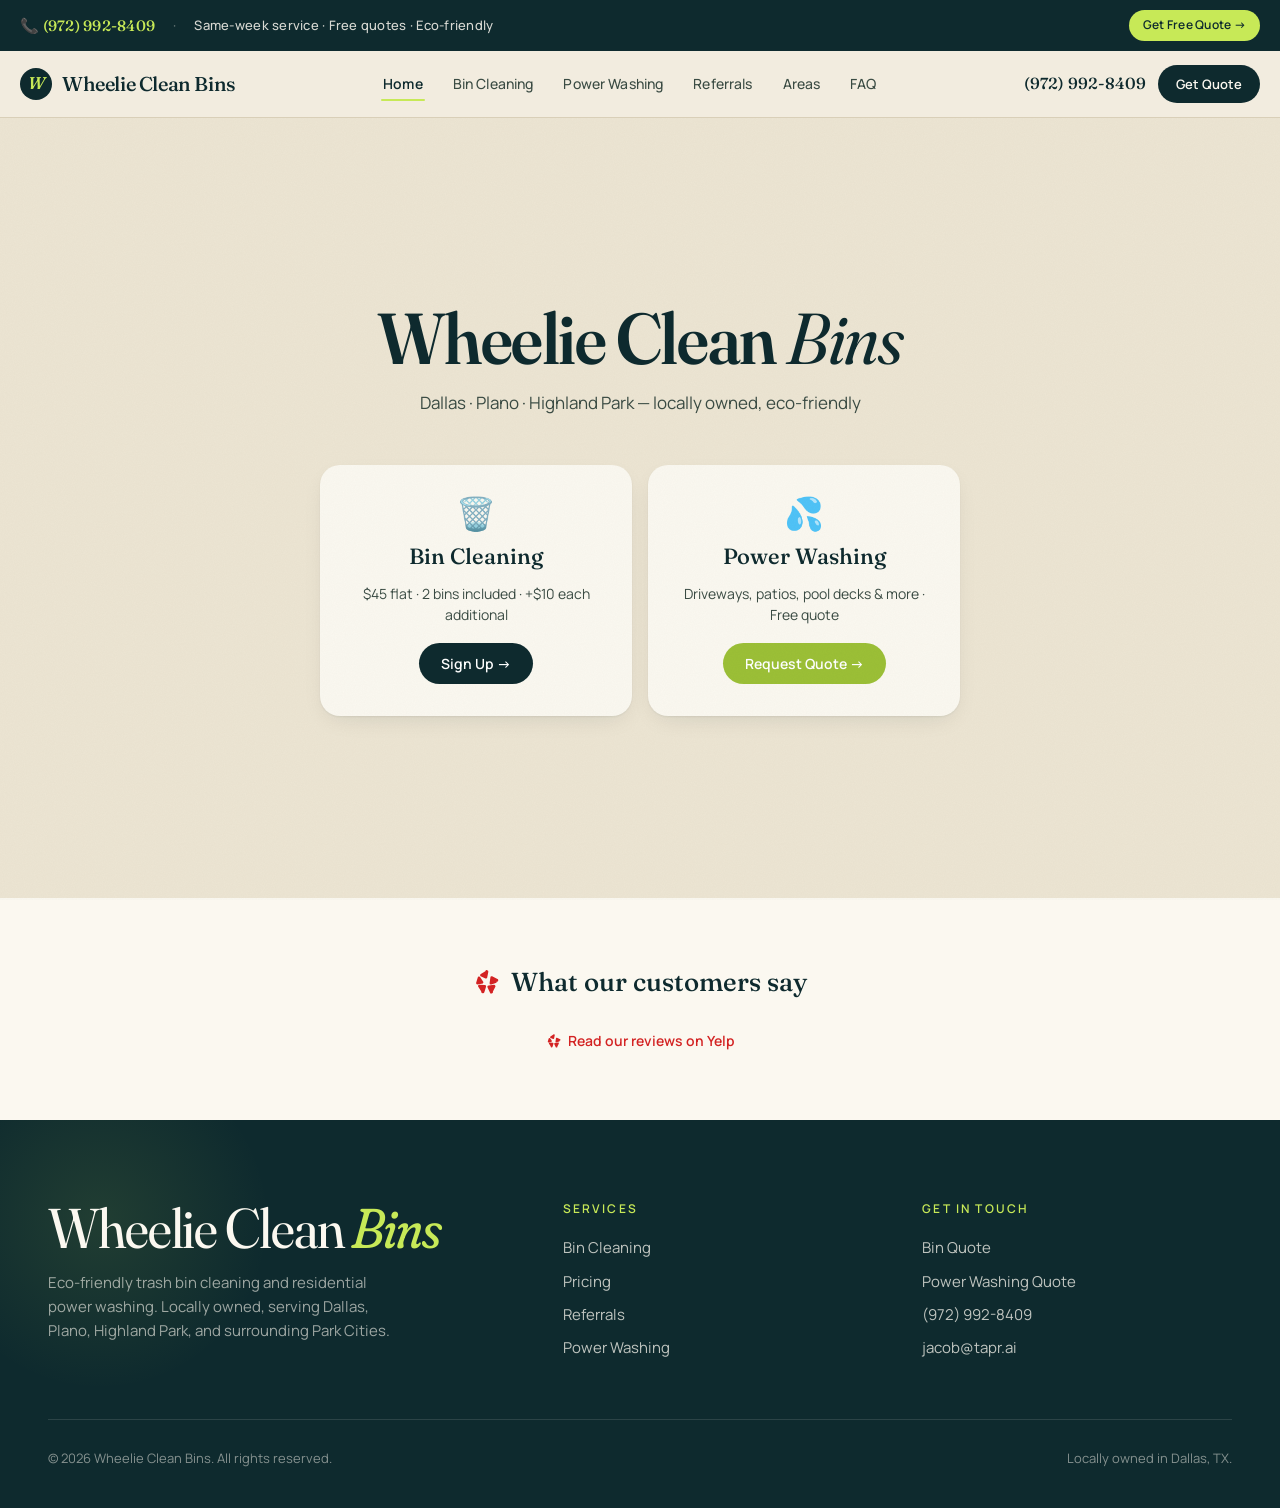
==== commit ab519834: "Skip reviews endpoint (Yelp plan restriction), show rating + count only https://claude.ai/code/sessi" ====
--- a/index.html
+++ b/index.html
@@ -304,7 +304,7 @@
       <span class="yelp-title">What our customers say</span>
     </div>
 
-    <div id="yelp-loading">Loading reviews…</div>
+    <div id="yelp-loading">Loading rating…</div>
 
     <div id="yelp-rating-row" class="yelp-rating-row" style="display:none;">
       <div class="yelp-stars" id="yelp-stars"></div>
@@ -312,11 +312,9 @@
       <span class="yelp-count" id="yelp-count"></span>
     </div>
 
-    <div class="yelp-reviews-grid" id="yelp-reviews-grid"></div>
-
-    <a href="https://www.yelp.com/biz/squeaky-clean-powerwashing-dallas" target="_blank" rel="noopener" class="yelp-link">
+    <a href="https://www.yelp.com/biz/squeaky-clean-powerwashing-dallas" target="_blank" rel="noopener" class="yelp-link" style="margin-top:20px;">
       <svg width="16" height="16" viewBox="0 0 24 24" fill="#d32323"><path d="M20.16 12.73l-4.46 1.33a1.18 1.18 0 0 1-1.48-1.27l.67-4.6A1.18 1.18 0 0 1 16.4 7.1l4.13 2.02a1.18 1.18 0 0 1-.37 2.61zM9.8 20.53l1.38-4.45a1.18 1.18 0 0 0-1.03-1.53l-4.63-.28a1.18 1.18 0 0 0-1.03 1.8l2.5 3.87a1.18 1.18 0 0 0 2.81.59zM8.4 13.2l-4.55.9A1.18 1.18 0 0 1 2.7 12.7l1.3-4.44a1.18 1.18 0 0 1 2.2-.28l2.56 3.73a1.18 1.18 0 0 1-.36 1.49zM13.1 3.5l-.9 4.55a1.18 1.18 0 0 1-1.49.9L7 7.37A1.18 1.18 0 0 1 6.7 5.2l3.87-2.5A1.18 1.18 0 0 1 13.1 3.5zM14.5 20.9l-2.02-4.14a1.18 1.18 0 0 1 .9-1.67l4.6-.67a1.18 1.18 0 0 1 1.19 1.65l-2.07 4.12a1.18 1.18 0 0 1-2.6.71z"/></svg>
-      See all reviews on Yelp
+      Read our reviews on Yelp
     </a>
   </div>
 </section>
@@ -380,24 +378,6 @@
       document.getElementById('yelp-score').textContent = data.rating.toFixed(1);
       document.getElementById('yelp-count').textContent = `(${data.review_count} reviews)`;
 
-      const grid = document.getElementById('yelp-reviews-grid');
-      (data.reviews || []).forEach(r => {
-        const card = document.createElement('div');
-        card.className = 'yelp-review-card';
-        const stars = document.createElement('div');
-        stars.className = 'yelp-review-stars';
-        renderStars(r.rating, stars);
-        const text = document.createElement('p');
-        text.className = 'yelp-review-text';
-        text.textContent = r.text;
-        const user = document.createElement('div');
-        user.className = 'yelp-review-user';
-        user.textContent = '— ' + r.user;
-        card.appendChild(stars);
-        card.appendChild(text);
-        card.appendChild(user);
-        grid.appendChild(card);
-      });
     })
     .catch(() => {
       document.getElementById('yelp-loading').textContent = '';
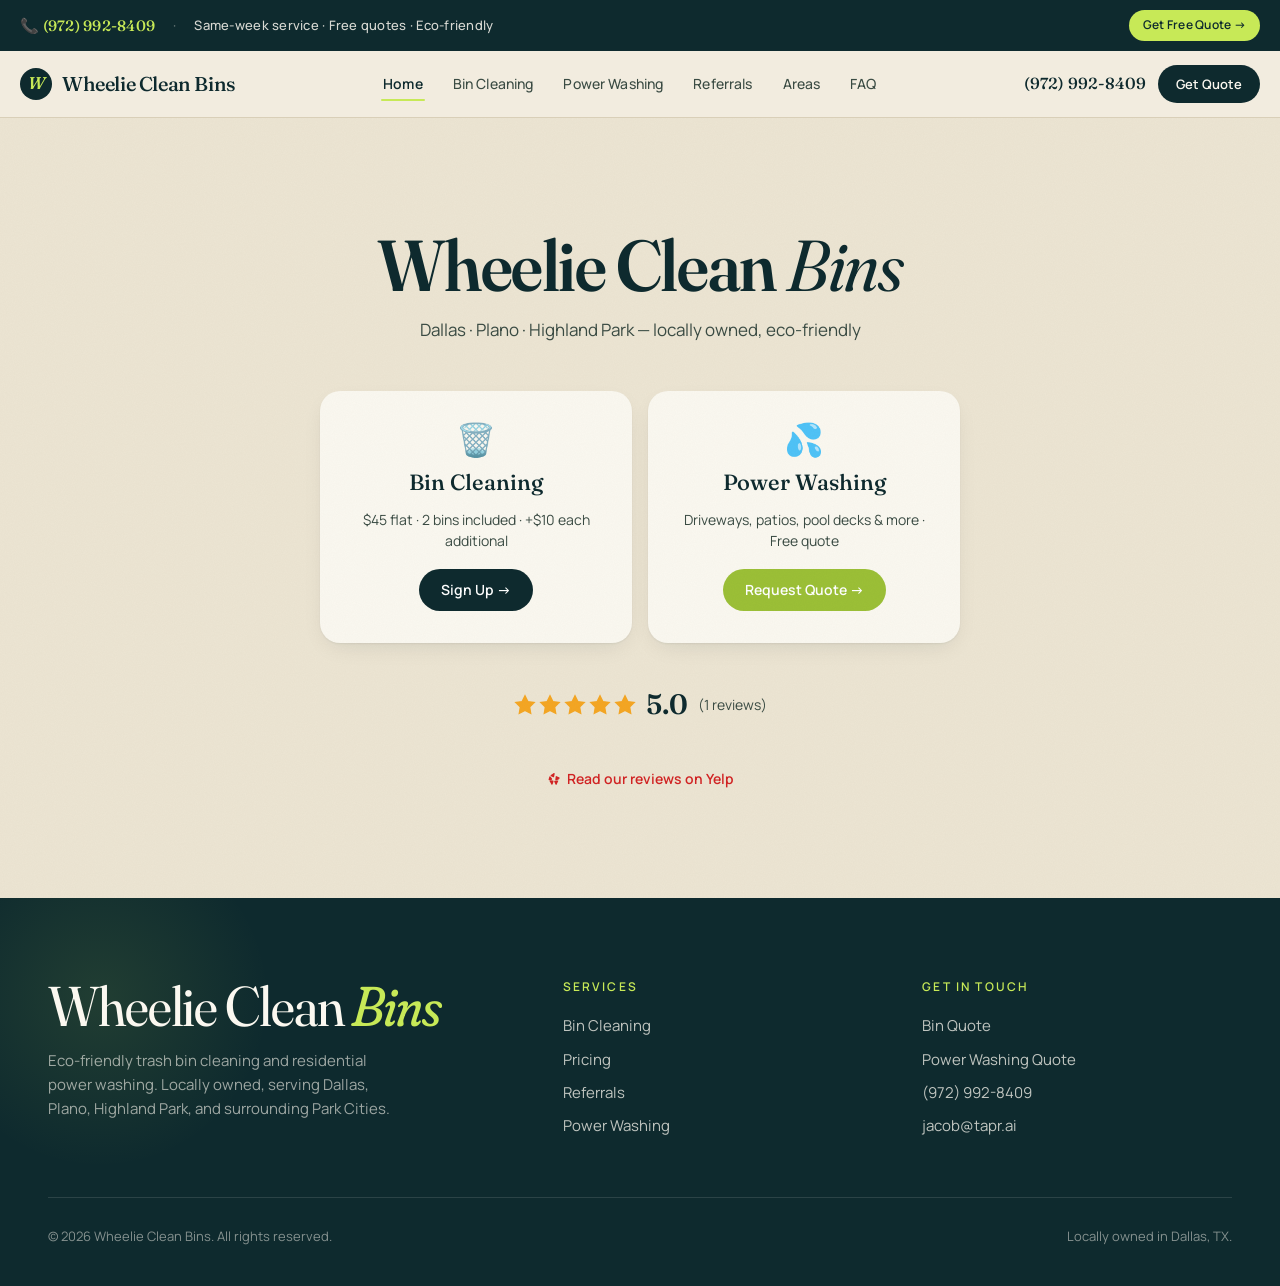
==== commit 8854058a: "Move Yelp rating directly under CTA buttons on landing page https://claude.ai/code/session_019y9qN7P" ====
--- a/index.html
+++ b/index.html
@@ -291,31 +291,19 @@
         <span class="home-cta-btn">Request Quote →</span>
       </a>
     </div>
-  </div>
-</section>
-
-<!-- YELP REVIEWS -->
-<section class="yelp-section" id="reviews">
-  <div class="container">
-    <div class="yelp-header">
-      <svg class="yelp-logo" viewBox="0 0 24 24" fill="#d32323" xmlns="http://www.w3.org/2000/svg">
-        <path d="M20.16 12.73l-4.46 1.33a1.18 1.18 0 0 1-1.48-1.27l.67-4.6A1.18 1.18 0 0 1 16.4 7.1l4.13 2.02a1.18 1.18 0 0 1-.37 2.61zM9.8 20.53l1.38-4.45a1.18 1.18 0 0 0-1.03-1.53l-4.63-.28a1.18 1.18 0 0 0-1.03 1.8l2.5 3.87a1.18 1.18 0 0 0 2.81.59zM8.4 13.2l-4.55.9A1.18 1.18 0 0 1 2.7 12.7l1.3-4.44a1.18 1.18 0 0 1 2.2-.28l2.56 3.73a1.18 1.18 0 0 1-.36 1.49zM13.1 3.5l-.9 4.55a1.18 1.18 0 0 1-1.49.9L7 7.37A1.18 1.18 0 0 1 6.7 5.2l3.87-2.5A1.18 1.18 0 0 1 13.1 3.5zM14.5 20.9l-2.02-4.14a1.18 1.18 0 0 1 .9-1.67l4.6-.67a1.18 1.18 0 0 1 1.19 1.65l-2.07 4.12a1.18 1.18 0 0 1-2.6.71z"/>
-      </svg>
-      <span class="yelp-title">What our customers say</span>
-    </div>
-
-    <div id="yelp-loading">Loading rating…</div>
-
-    <div id="yelp-rating-row" class="yelp-rating-row" style="display:none;">
-      <div class="yelp-stars" id="yelp-stars"></div>
-      <span class="yelp-score" id="yelp-score"></span>
-      <span class="yelp-count" id="yelp-count"></span>
-    </div>
-
-    <a href="https://www.yelp.com/biz/squeaky-clean-powerwashing-dallas" target="_blank" rel="noopener" class="yelp-link" style="margin-top:20px;">
-      <svg width="16" height="16" viewBox="0 0 24 24" fill="#d32323"><path d="M20.16 12.73l-4.46 1.33a1.18 1.18 0 0 1-1.48-1.27l.67-4.6A1.18 1.18 0 0 1 16.4 7.1l4.13 2.02a1.18 1.18 0 0 1-.37 2.61zM9.8 20.53l1.38-4.45a1.18 1.18 0 0 0-1.03-1.53l-4.63-.28a1.18 1.18 0 0 0-1.03 1.8l2.5 3.87a1.18 1.18 0 0 0 2.81.59zM8.4 13.2l-4.55.9A1.18 1.18 0 0 1 2.7 12.7l1.3-4.44a1.18 1.18 0 0 1 2.2-.28l2.56 3.73a1.18 1.18 0 0 1-.36 1.49zM13.1 3.5l-.9 4.55a1.18 1.18 0 0 1-1.49.9L7 7.37A1.18 1.18 0 0 1 6.7 5.2l3.87-2.5A1.18 1.18 0 0 1 13.1 3.5zM14.5 20.9l-2.02-4.14a1.18 1.18 0 0 1 .9-1.67l4.6-.67a1.18 1.18 0 0 1 1.19 1.65l-2.07 4.12a1.18 1.18 0 0 1-2.6.71z"/></svg>
-      Read our reviews on Yelp
-    </a>
+
+    <div id="yelp-block" style="margin-top:28px; display:flex; flex-direction:column; align-items:center; gap:10px;">
+      <div id="yelp-loading" style="font-size:13px; color:var(--ink-soft);">Loading rating…</div>
+      <div id="yelp-rating-row" class="yelp-rating-row" style="display:none;">
+        <div class="yelp-stars" id="yelp-stars"></div>
+        <span class="yelp-score" id="yelp-score"></span>
+        <span class="yelp-count" id="yelp-count"></span>
+      </div>
+      <a href="https://www.yelp.com/biz/squeaky-clean-powerwashing-dallas" target="_blank" rel="noopener" class="yelp-link">
+        <svg width="14" height="14" viewBox="0 0 24 24" fill="#d32323"><path d="M20.16 12.73l-4.46 1.33a1.18 1.18 0 0 1-1.48-1.27l.67-4.6A1.18 1.18 0 0 1 16.4 7.1l4.13 2.02a1.18 1.18 0 0 1-.37 2.61zM9.8 20.53l1.38-4.45a1.18 1.18 0 0 0-1.03-1.53l-4.63-.28a1.18 1.18 0 0 0-1.03 1.8l2.5 3.87a1.18 1.18 0 0 0 2.81.59zM8.4 13.2l-4.55.9A1.18 1.18 0 0 1 2.7 12.7l1.3-4.44a1.18 1.18 0 0 1 2.2-.28l2.56 3.73a1.18 1.18 0 0 1-.36 1.49zM13.1 3.5l-.9 4.55a1.18 1.18 0 0 1-1.49.9L7 7.37A1.18 1.18 0 0 1 6.7 5.2l3.87-2.5A1.18 1.18 0 0 1 13.1 3.5zM14.5 20.9l-2.02-4.14a1.18 1.18 0 0 1 .9-1.67l4.6-.67a1.18 1.18 0 0 1 1.19 1.65l-2.07 4.12a1.18 1.18 0 0 1-2.6.71z"/></svg>
+        Read our reviews on Yelp
+      </a>
+    </div>
   </div>
 </section>
 
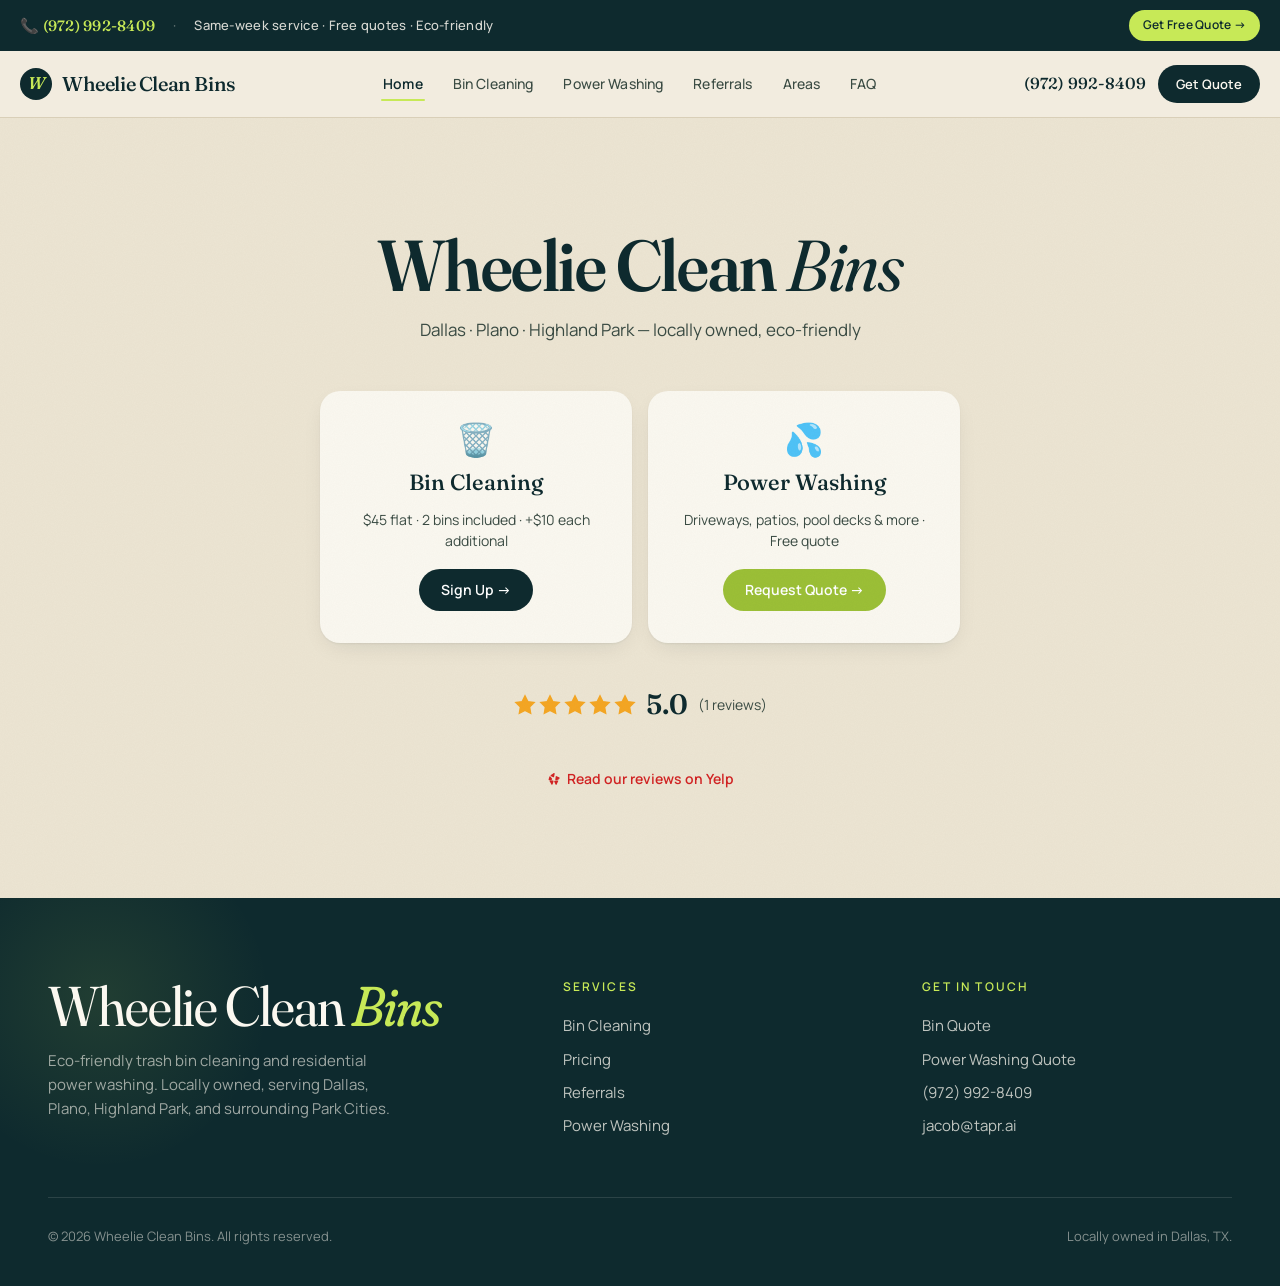
==== commit dbb8b449: "Home CTA links to bins page; Book Now on bins page goes to Square https://claude.ai/code/session_019" ====
--- a/index.html
+++ b/index.html
@@ -278,7 +278,7 @@
     <h1 class="home-brand">Wheelie Clean <span>Bins</span></h1>
     <p class="home-sub">Dallas · Plano · Highland Park — locally owned, eco-friendly</p>
     <div class="home-ctas">
-      <a href="quote-bins.html" class="home-cta-card">
+      <a href="bins.html" class="home-cta-card">
         <div class="home-cta-icon">🗑️</div>
         <div class="home-cta-label">Bin Cleaning</div>
         <div class="home-cta-desc">$45 flat · 2 bins included · +$10 each additional</div>
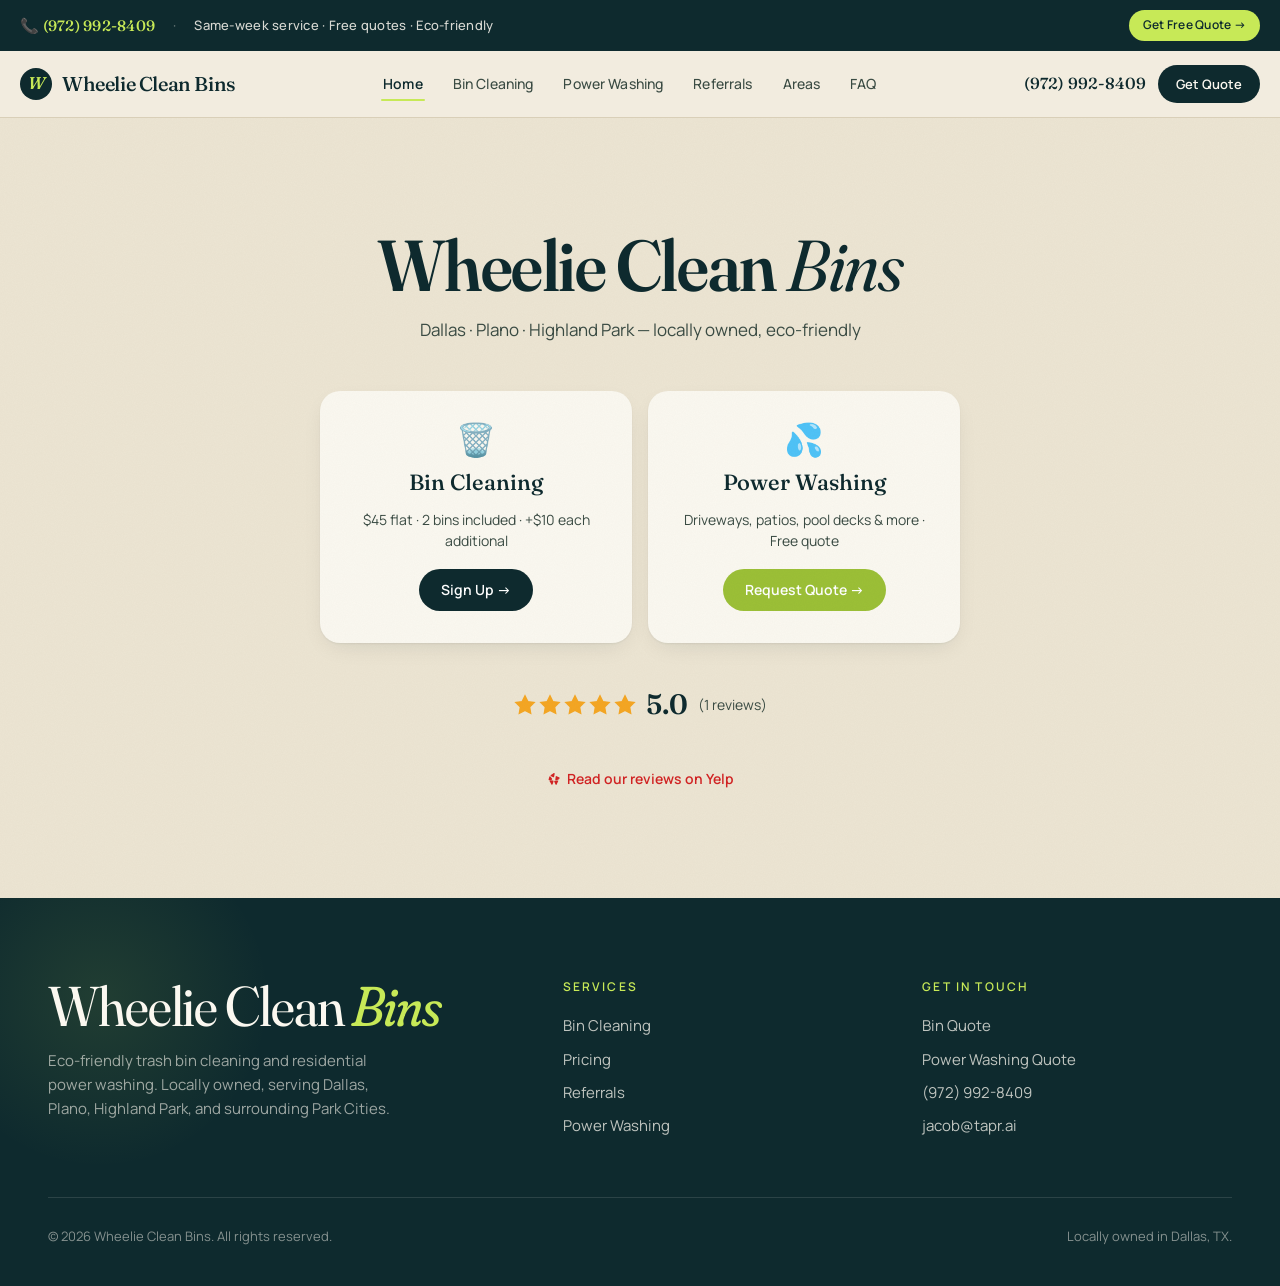
==== commit ba2310a9: "Add DFW metroplex areas page with expandable city cards for SEO https://claude.ai/code/session_019y9" ====
--- a/index.html
+++ b/index.html
@@ -247,7 +247,7 @@
       <li><a href="bins.html">Bin Cleaning</a></li>
       <li><a href="power-washing.html">Power Washing</a></li>
       <li><a href="bins.html#referral">Referrals</a></li>
-      <li><a href="index.html#areas">Areas</a></li>
+      <li><a href="areas.html">Areas</a></li>
       <li><a href="index.html#faq">FAQ</a></li>
     </ul>
     <div class="nav-right">
@@ -262,7 +262,7 @@
       <li><a href="bins.html">Bin Cleaning</a></li>
       <li><a href="power-washing.html">Power Washing</a></li>
       <li><a href="bins.html#referral">Referrals</a></li>
-      <li><a href="index.html#areas">Areas We Serve</a></li>
+      <li><a href="areas.html">Areas We Serve</a></li>
       <li><a href="index.html#faq">FAQ</a></li>
     </ul>
     <div class="mobile-actions">
@@ -284,7 +284,7 @@
         <div class="home-cta-desc">$45 flat · 2 bins included · +$10 each additional</div>
         <span class="home-cta-btn">Sign Up →</span>
       </a>
-      <a href="quote-power-washing.html" class="home-cta-card">
+      <a href="quote-power-washing.html#requestFormCard" class="home-cta-card">
         <div class="home-cta-icon">💦</div>
         <div class="home-cta-label">Power Washing</div>
         <div class="home-cta-desc">Driveways, patios, pool decks & more · Free quote</div>
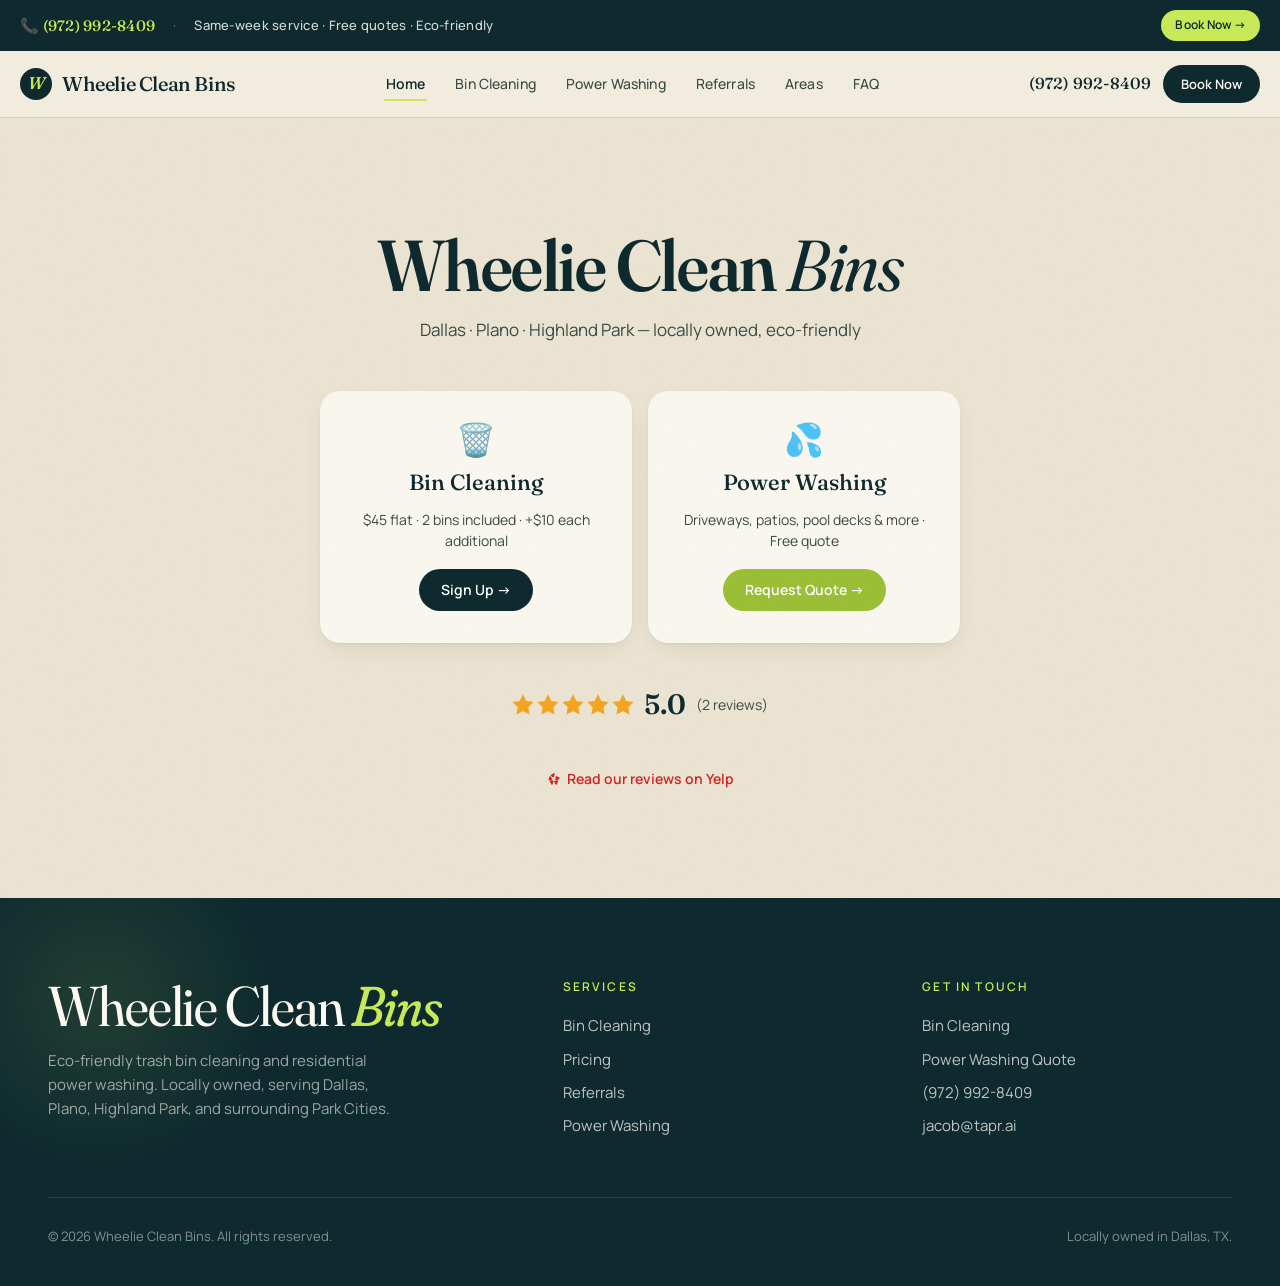
==== commit e0dfac85: "Remove quote-bins.html and redirect all bin booking links to Square Deleted quote-bins.html entirely" ====
--- a/index.html
+++ b/index.html
@@ -231,7 +231,7 @@
       <span class="top-bar-sep">·</span>
       <span class="top-bar-tag">Same-week service · Free quotes · Eco-friendly</span>
     </div>
-    <a href="quote-bins.html" class="top-bar-cta">Get Free Quote →</a>
+    <a href="https://book.squareup.com/appointments/eh5fn9dwwtimlp/location/LC38JXTDE97RR/services/23UL3TPY5CGD4PKF36VLXOZK" class="top-bar-cta" target="_blank" rel="noopener">Book Now →</a>
   </div>
 </div>
 
@@ -252,7 +252,7 @@
     </ul>
     <div class="nav-right">
       <a href="tel:+19729928409" class="nav-phone">(972) 992-8409</a>
-      <a href="quote-bins.html" class="nav-cta">Get Quote</a>
+      <a href="https://book.squareup.com/appointments/eh5fn9dwwtimlp/location/LC38JXTDE97RR/services/23UL3TPY5CGD4PKF36VLXOZK" class="nav-cta" target="_blank" rel="noopener">Book Now</a>
       <button class="nav-toggle" id="navToggle" aria-label="Open menu"><span></span></button>
     </div>
   </div>
@@ -267,7 +267,7 @@
     </ul>
     <div class="mobile-actions">
       <a href="tel:+19729928409" class="mobile-phone">📞 (972) 992-8409</a>
-      <a href="quote-bins.html" class="mobile-book">Get a Free Quote →</a>
+      <a href="https://book.squareup.com/appointments/eh5fn9dwwtimlp/location/LC38JXTDE97RR/services/23UL3TPY5CGD4PKF36VLXOZK" class="mobile-book" target="_blank" rel="noopener">Book Now →</a>
     </div>
   </div>
 </nav>
@@ -324,7 +324,7 @@
       </div>
       <div class="footer-col">
         <h5>Get in touch</h5>
-        <a href="quote-bins.html">Bin Quote</a>
+        <a href="bins.html">Bin Cleaning</a>
         <a href="quote-power-washing.html">Power Washing Quote</a>
         <a href="tel:+19729928409">(972) 992-8409</a>
         <a href="mailto:jacob@tapr.ai">jacob@tapr.ai</a>
